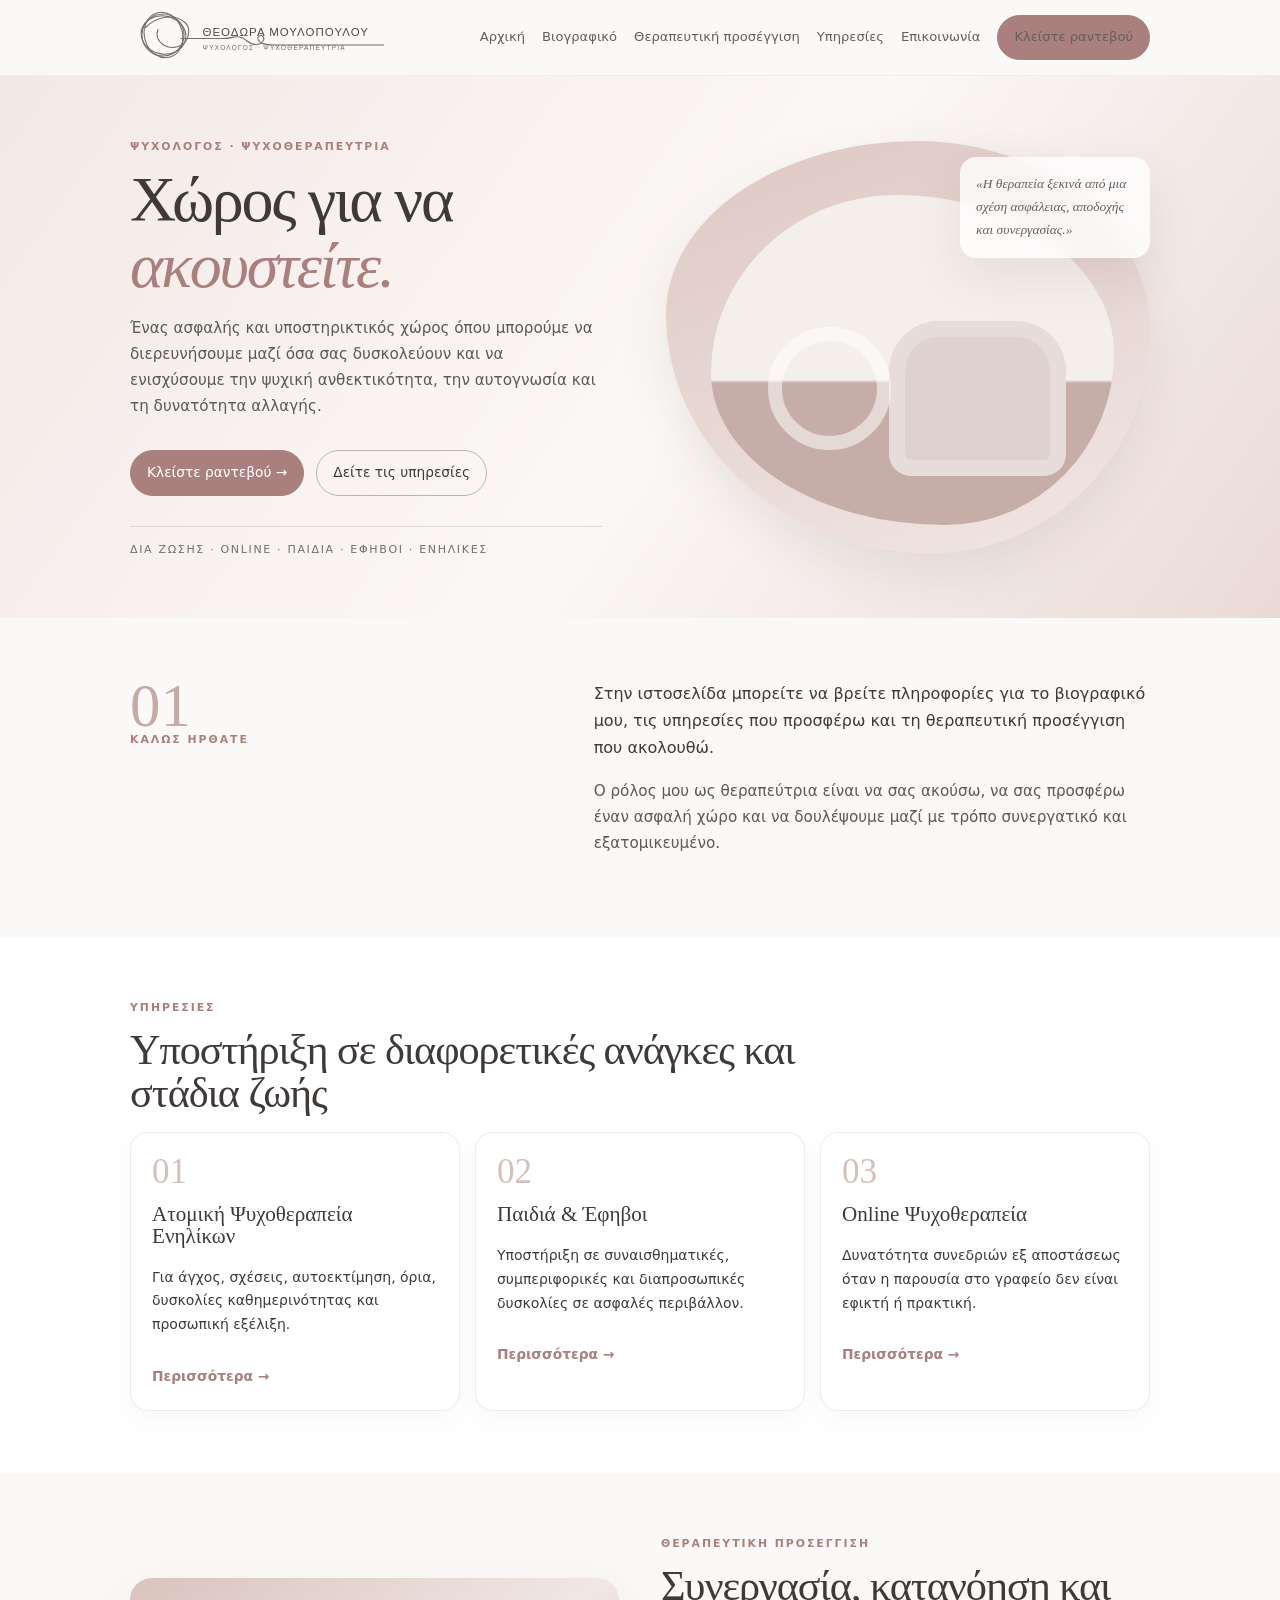
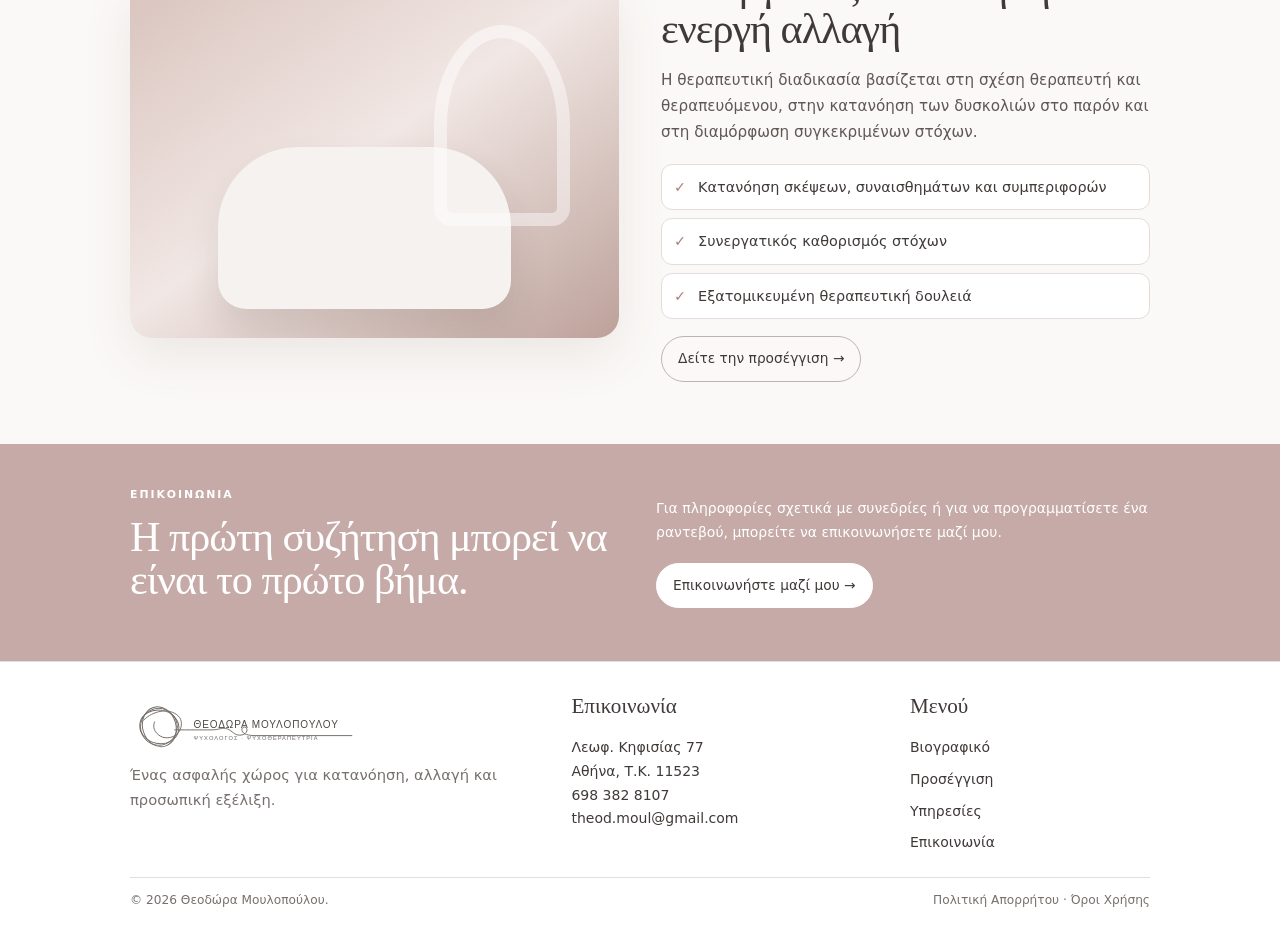
==== index.html @ 5b6113cf "Uploaded Site" ====
<!doctype html><html lang="el"><head><meta charset="utf-8"><meta name="viewport" content="width=device-width,initial-scale=1"><title>Θεοδώρα Μουλοπούλου | Ψυχολόγος - Ψυχοθεραπεύτρια Αθήνα</title><link rel="stylesheet" href="style.css"><meta name="description" content="Θεοδώρα Μουλοπούλου, Ψυχολόγος - Ψυχοθεραπεύτρια στην Αθήνα. Ψυχοθεραπεία ενηλίκων, παιδιών και εφήβων, δια ζώσης και online.">
<meta name="robots" content="index, follow">
<link rel="canonical" href="https://www.theodmoul.com/">
<meta property="og:type" content="website">
<meta property="og:locale" content="el_GR">
<meta property="og:site_name" content="Θεοδώρα Μουλοπούλου | Ψυχολόγος - Ψυχοθεραπεύτρια">
<meta property="og:title" content="Θεοδώρα Μουλοπούλου | Ψυχολόγος - Ψυχοθεραπεύτρια Αθήνα">
<meta property="og:description" content="Θεοδώρα Μουλοπούλου, Ψυχολόγος - Ψυχοθεραπεύτρια στην Αθήνα. Ψυχοθεραπεία ενηλίκων, παιδιών και εφήβων, δια ζώσης και online.">
<meta property="og:url" content="https://www.theodmoul.com/">
<meta name="twitter:card" content="summary">
<meta name="twitter:title" content="Θεοδώρα Μουλοπούλου | Ψυχολόγος - Ψυχοθεραπεύτρια Αθήνα">
<meta name="twitter:description" content="Θεοδώρα Μουλοπούλου, Ψυχολόγος - Ψυχοθεραπεύτρια στην Αθήνα. Ψυχοθεραπεία ενηλίκων, παιδιών και εφήβων, δια ζώσης και online.">
<script type="application/ld+json">
{
  "@context": "https://schema.org",
  "@type": "Psychologist",
  "name": "Θεοδώρα Μουλοπούλου",
  "url": "https://www.theodmoul.com/",
  "telephone": "+306983828107",
  "email": "theod.moul@gmail.com",
  "address": {
    "@type": "PostalAddress",
    "streetAddress": "Λεωφ. Κηφισίας 77",
    "addressLocality": "Αθήνα",
    "postalCode": "11523",
    "addressCountry": "GR"
  }
}
</script></head><body>
<header class="header"><div class="container nav">
<a class="brand" href="index.html"><img src="assets/logo.svg" alt="Θεοδώρα Μουλοπούλου"></a>
<input class="menu-check" id="menu-check" type="checkbox">
<label class="menu-label" for="menu-check" aria-label="Μενού"><span></span><span></span><span></span></label>
<nav class="nav-links">
<a href="index.html">Αρχική</a>
<a href="about.html">Βιογραφικό</a>
<a href="approach.html">Θεραπευτική προσέγγιση</a>
<a href="services.html">Υπηρεσίες</a>
<a href="contact.html">Επικοινωνία</a>
<a class="btn" href="contact.html">Κλείστε ραντεβού</a>
</nav></div></header>

<main>
<section class="hero"><div class="hero-wrap">
<div class="hero-copy"><div class="eyebrow">Ψυχολόγος · Ψυχοθεραπεύτρια</div><h1>Χώρος για να <span>ακουστείτε.</span></h1><p class="lead">Ένας ασφαλής και υποστηρικτικός χώρος όπου μπορούμε να διερευνήσουμε μαζί όσα σας δυσκολεύουν και να ενισχύσουμε την ψυχική ανθεκτικότητα, την αυτογνωσία και τη δυνατότητα αλλαγής.</p>
<div class="hero-actions"><a class="btn" href="contact.html">Κλείστε ραντεβού →</a><a class="btn ghost" href="services.html">Δείτε τις υπηρεσίες</a></div>
<div class="hero-note">ΔΙΑ ΖΩΣΗΣ · ONLINE · ΠΑΙΔΙΑ · ΕΦΗΒΟΙ · ΕΝΗΛΙΚΕΣ</div></div>
<div class="hero-art"><div class="blob"></div><div class="room"></div><div class="quote-card">«Η θεραπεία ξεκινά από μια σχέση ασφάλειας, αποδοχής και συνεργασίας.»</div></div>
</div></section>

<section class="section"><div class="container intro-grid">
<div><div class="big-number">01</div><div class="eyebrow">Καλώς ήρθατε</div></div>
<div><p class="intro-copy">Στην ιστοσελίδα μπορείτε να βρείτε πληροφορίες για το βιογραφικό μου, τις υπηρεσίες που προσφέρω και τη θεραπευτική προσέγγιση που ακολουθώ.</p><p class="lead">Ο ρόλος μου ως θεραπεύτρια είναι να σας ακούσω, να σας προσφέρω έναν ασφαλή χώρο και να δουλέψουμε μαζί με τρόπο συνεργατικό και εξατομικευμένο.</p></div>
</div></section>

<section class="section" style="background:#fff"><div class="container"><div class="eyebrow">Υπηρεσίες</div><h2 style="max-width:780px">Υποστήριξη σε διαφορετικές ανάγκες και στάδια ζωής</h2>
<div class="cards-3">
<article class="modern-card"><div class="card-index">01</div><h3>Ατομική Ψυχοθεραπεία Ενηλίκων</h3><p>Για άγχος, σχέσεις, αυτοεκτίμηση, όρια, δυσκολίες καθημερινότητας και προσωπική εξέλιξη.</p><a class="card-link" href="services.html#adult">Περισσότερα →</a></article>
<article class="modern-card"><div class="card-index">02</div><h3>Παιδιά & Έφηβοι</h3><p>Υποστήριξη σε συναισθηματικές, συμπεριφορικές και διαπροσωπικές δυσκολίες σε ασφαλές περιβάλλον.</p><a class="card-link" href="services.html#youth">Περισσότερα →</a></article>
<article class="modern-card"><div class="card-index">03</div><h3>Online Ψυχοθεραπεία</h3><p>Δυνατότητα συνεδριών εξ αποστάσεως όταν η παρουσία στο γραφείο δεν είναι εφικτή ή πρακτική.</p><a class="card-link" href="services.html#online">Περισσότερα →</a></article>
</div></div></section>

<section class="section"><div class="container editorial">
<div class="visual-panel"></div>
<div><div class="eyebrow">Θεραπευτική προσέγγιση</div><h2>Συνεργασία, κατανόηση και ενεργή αλλαγή</h2><p class="lead">Η θεραπευτική διαδικασία βασίζεται στη σχέση θεραπευτή και θεραπευόμενου, στην κατανόηση των δυσκολιών στο παρόν και στη διαμόρφωση συγκεκριμένων στόχων.</p>
<div class="checks"><div class="check">Κατανόηση σκέψεων, συναισθημάτων και συμπεριφορών</div><div class="check">Συνεργατικός καθορισμός στόχων</div><div class="check">Εξατομικευμένη θεραπευτική δουλειά</div></div>
<a class="btn ghost" href="approach.html">Δείτε την προσέγγιση →</a></div>
</div></section>

<section class="band"><div class="container band-grid"><div><div class="eyebrow" style="color:#fff">Επικοινωνία</div><h2>Η πρώτη συζήτηση μπορεί να είναι το πρώτο βήμα.</h2></div><div><p>Για πληροφορίες σχετικά με συνεδρίες ή για να προγραμματίσετε ένα ραντεβού, μπορείτε να επικοινωνήσετε μαζί μου.</p><a class="btn" href="contact.html">Επικοινωνήστε μαζί μου →</a></div></div></section>
</main>
<footer><div class="container">
<div class="footer-grid">
<div><img class="footer-logo" src="assets/logo.svg" alt=""><p class="kicker">Ένας ασφαλής χώρος για κατανόηση, αλλαγή και προσωπική εξέλιξη.</p></div>
<div><h3>Επικοινωνία</h3><p>Λεωφ. Κηφισίας 77<br>Αθήνα, Τ.Κ. 11523<br>698 382 8107<br>theod.moul@gmail.com</p></div>
<div><h3>Μενού</h3><div class="footer-links"><a href="about.html">Βιογραφικό</a><a href="approach.html">Προσέγγιση</a><a href="services.html">Υπηρεσίες</a><a href="contact.html">Επικοινωνία</a></div></div>
</div>
<div class="footer-bottom"><span>© <span data-year></span> Θεοδώρα Μουλοπούλου.</span><span>Πολιτική Απορρήτου · Όροι Χρήσης</span></div>
</div></footer><script src="script.js"></script>
</body></html>
---- style.css ----
:root{
  --rose:#c5aaa7;--rose-dark:#a9807d;--rose-soft:#eadbd8;--rose-pale:#f6eeec;
  --cream:#fbf9f7;--white:#fff;--ink:#3f3a38;--muted:#77706d;--line:#e4ddda;
  --soft-gray:#f3f2f0;--max:1180px;--radius:28px;--shadow:0 18px 50px rgba(86,64,59,.10)
}
*{box-sizing:border-box} html{scroll-behavior:smooth}
body{margin:0;background:var(--cream);color:var(--ink);font-family:Inter,ui-sans-serif,system-ui,-apple-system,BlinkMacSystemFont,"Segoe UI",sans-serif;line-height:1.7}
a{text-decoration:none;color:inherit} img{max-width:100%;display:block} button,input,textarea,select{font:inherit}
.container{width:min(var(--max),calc(100% - 42px));margin:auto}
h1,h2,h3{font-family:"Cormorant Garamond",Georgia,serif;font-weight:500;line-height:1.02;margin:0 0 18px}
h1{font-size:clamp(3.6rem,8vw,7.7rem);letter-spacing:-.035em}
h2{font-size:clamp(2.6rem,5vw,4.7rem);letter-spacing:-.025em}
h3{font-size:1.8rem} p{margin:0 0 18px}
.eyebrow{font-size:.76rem;text-transform:uppercase;letter-spacing:.18em;color:var(--rose-dark);font-weight:800;margin-bottom:16px}
.lead{font-size:1.15rem;color:#5f5855;max-width:680px}
.btn{display:inline-flex;align-items:center;justify-content:center;gap:9px;padding:14px 22px;border-radius:999px;background:var(--rose-dark);color:white;border:1px solid var(--rose-dark);transition:.25s ease}
.btn:hover{transform:translateY(-2px);background:#966f6d}
.btn.ghost{background:transparent;color:var(--ink);border-color:#bdb4b0}.btn.ghost:hover{background:white}
.section{padding:105px 0}.section-sm{padding:70px 0}
.kicker{font-size:.92rem;color:var(--muted)}
.tag{display:inline-flex;padding:7px 11px;border-radius:999px;background:var(--rose-pale);color:var(--rose-dark);font-size:.78rem;font-weight:750}

/* header */
.header{position:sticky;top:0;z-index:50;background:rgba(251,249,247,.88);backdrop-filter:blur(14px);border-bottom:1px solid rgba(197,170,167,.18)}
.nav{min-height:88px;display:flex;align-items:center;justify-content:space-between;gap:26px}
.brand img{width:360px;max-width:48vw}
.nav-links{display:flex;align-items:center;gap:25px}.nav-links a{font-size:.92rem;color:#655e5b}
.nav-links a:hover,.nav-links a.active{color:var(--rose-dark)}
.menu-check{display:none}.menu-label{display:none}

/* home hero */
.hero{background:linear-gradient(125deg,#f4e8e6 0%,#fbf8f6 54%,#eadad7 100%);overflow:hidden}
.hero-wrap{display:grid;grid-template-columns:1.06fr .94fr;min-height:760px}
.hero-copy{padding:105px 7vw 95px max(4vw,24px);display:flex;flex-direction:column;justify-content:center}
.hero-copy h1 span{display:block;color:var(--rose-dark);font-style:italic}
.hero-actions{display:flex;gap:12px;flex-wrap:wrap;margin-top:18px}
.hero-note{margin-top:54px;padding-top:22px;border-top:1px solid rgba(93,83,78,.18);font-size:.78rem;letter-spacing:.15em;color:#776d68}
.hero-art{position:relative;min-height:650px}
.blob{position:absolute;inset:8% 4% 7% 3%;border-radius:52% 48% 45% 55% / 42% 46% 54% 58%;background:linear-gradient(160deg,#dec8c3,#f1e6e3);box-shadow:var(--shadow)}
.room{position:absolute;inset:18% 10% 12% 14%;border-radius:46% 54% 42% 58% / 54% 48% 52% 46%;background:linear-gradient(180deg,#f5efeb 0 56%,#c7ada7 57% 100%);overflow:hidden}
.room:before{content:"";position:absolute;width:44%;height:47%;right:12%;bottom:15%;background:#dfd2ce;border-radius:50px 50px 22px 22px;box-shadow:inset 0 0 0 16px rgba(255,255,255,.22)}
.room:after{content:"";position:absolute;width:95px;height:95px;left:14%;bottom:23%;border:14px solid rgba(255,255,255,.54);border-radius:50%}
.quote-card{position:absolute;right:5%;top:15%;width:260px;background:rgba(255,255,255,.78);backdrop-filter:blur(8px);padding:24px;border-radius:20px;box-shadow:var(--shadow);font-family:Georgia,serif;font-style:italic;color:#695e5a}

/* intro */
.intro-grid{display:grid;grid-template-columns:.86fr 1.14fr;gap:80px;align-items:start}
.big-number{font-family:Georgia,serif;font-size:6rem;line-height:.85;color:var(--rose)}
.intro-copy{font-size:1.28rem;max-width:760px}

/* cards */
.cards-3{display:grid;grid-template-columns:repeat(3,1fr);gap:22px}
.modern-card{background:white;border:1px solid rgba(197,170,167,.23);padding:32px;border-radius:var(--radius);box-shadow:0 10px 25px rgba(80,64,60,.04);transition:.25s ease}
.modern-card:hover{transform:translateY(-5px);box-shadow:var(--shadow)}
.card-index{font-family:Georgia,serif;font-size:3.4rem;color:#d4bfbb;line-height:1;margin-bottom:28px}
.card-link{display:inline-flex;margin-top:10px;color:var(--rose-dark);font-weight:750}

/* image-like editorial sections */
.editorial{display:grid;grid-template-columns:1fr 1fr;gap:70px;align-items:center}
.visual-panel{min-height:560px;border-radius:34px;background:linear-gradient(145deg,#d9c3bd,#f1e7e4 48%,#bda19a);position:relative;overflow:hidden;box-shadow:var(--shadow)}
.visual-panel::before{content:"";position:absolute;width:60%;height:45%;left:18%;bottom:8%;background:#f6f2ef;border-radius:80px 80px 28px 28px;box-shadow:0 20px 35px rgba(65,49,44,.12)}
.visual-panel::after{content:"";position:absolute;width:150px;height:230px;right:10%;top:13%;border:18px solid rgba(255,255,255,.45);border-radius:50% 50% 18px 18px}
.checks{display:grid;gap:13px;margin:28px 0}
.check{padding:16px 18px;border-radius:16px;background:white;border:1px solid var(--line);display:flex;gap:12px}
.check:before{content:"✓";color:var(--rose-dark);font-weight:800}

/* horizontal feature */
.band{background:var(--rose);color:#fff;padding:68px 0}.band-grid{display:grid;grid-template-columns:1fr 1fr;gap:55px;align-items:center}
.band h2{color:#fff}.band .btn{background:#fff;border-color:#fff;color:var(--ink)}

/* page hero */
.page-hero{padding:90px 0 78px;background:linear-gradient(135deg,#f4e8e6,#e5d3cf)}
.page-hero h1{font-size:clamp(3.4rem,7vw,6.7rem)}.crumb{font-size:.85rem;color:#716966;margin-bottom:16px}

/* article typography */
.article-wrap{display:grid;grid-template-columns:minmax(0,1fr) 330px;gap:70px}
.prose{max-width:800px}.prose h2{font-size:2.7rem;margin-top:48px}.prose h3{margin-top:32px}
.prose blockquote{margin:34px 0;padding:24px 28px;background:var(--rose-pale);border-left:3px solid var(--rose-dark);font-family:Georgia,serif;font-size:1.3rem}
.side{position:sticky;top:120px;height:max-content;background:white;border:1px solid var(--line);border-radius:24px;padding:26px}
.side a{display:block;padding:11px 0;border-bottom:1px solid var(--line);color:#6b625e}

/* service list */
.service-stack{display:grid;gap:24px}
.service-row{display:grid;grid-template-columns:110px 1fr;gap:30px;background:#fff;padding:35px;border-radius:28px;border:1px solid var(--line)}
.service-row .num{font-family:Georgia,serif;font-size:4.8rem;line-height:.8;color:#ceb8b4}

/* contact */
.contact-grid{display:grid;grid-template-columns:.84fr 1.16fr;gap:60px}
.info-card{background:var(--rose-pale);padding:34px;border-radius:30px}
.info-line{padding:15px 0;border-bottom:1px solid rgba(169,128,125,.18)}
form{display:grid;gap:16px}.field label{display:block;font-size:.86rem;color:#6d6561;margin-bottom:7px}
.field input,.field textarea,.field select{width:100%;border:1px solid var(--line);background:white;border-radius:15px;padding:14px 15px;outline:none}
.field input:focus,.field textarea:focus,.field select:focus{border-color:var(--rose-dark);box-shadow:0 0 0 3px rgba(169,128,125,.11)}
textarea{min-height:160px;resize:vertical}.note{font-size:.8rem;color:var(--muted)}

/* footer */
footer{background:#fff;border-top:1px solid var(--line);padding:55px 0 25px}
.footer-grid{display:grid;grid-template-columns:1.2fr .9fr .7fr;gap:50px}.footer-logo{width:320px}
.footer-links{display:grid;gap:8px}.footer-bottom{margin-top:38px;padding-top:18px;border-top:1px solid var(--line);display:flex;justify-content:space-between;gap:20px;color:var(--muted);font-size:.83rem}

/* mobile */
@media(max-width:900px){
 .container{width:min(100% - 28px,var(--max))}.nav{min-height:76px}.brand img{width:245px;max-width:72vw}
 .menu-label{display:block;cursor:pointer;padding:9px}.menu-label span{display:block;width:27px;height:1.5px;background:var(--ink);margin:6px 0;transition:.2s}
 .nav-links{display:none;position:fixed;inset:76px 0 auto 0;background:rgba(251,249,247,.98);padding:22px 20px;border-bottom:1px solid var(--line);flex-direction:column;align-items:stretch;gap:4px}
 #menu-check:checked ~ .nav-links{display:flex}.nav-links a{padding:10px 2px}.nav-links .btn{margin-top:8px}
 .hero-wrap{grid-template-columns:1fr;min-height:auto}.hero-copy{padding:68px 24px 54px}.hero-art{min-height:460px}
 .quote-card{width:210px;right:4%;top:9%;font-size:.92rem}
 .section{padding:72px 0}.intro-grid,.editorial,.band-grid,.article-wrap,.contact-grid,.footer-grid{grid-template-columns:1fr;gap:38px}
 .cards-3{grid-template-columns:1fr}.visual-panel{min-height:430px}.side{position:static}
 .service-row{grid-template-columns:70px 1fr;padding:25px 20px}.service-row .num{font-size:3.5rem}
 .footer-bottom{flex-direction:column}
}
@media(max-width:520px){
 h1{font-size:clamp(3.4rem,17vw,5.6rem)}.hero-actions .btn{width:100%}.hero-note{line-height:2}
 .page-hero{padding:62px 0}.service-row{grid-template-columns:1fr}.service-row .num{font-size:2.7rem}
}


/* ===== Compact refinement pass ===== */
:root{
  --max:1100px;
  --radius:22px;
}
.container{width:min(var(--max),calc(100% - 36px))}
body{font-size:15px}
h1{font-size:clamp(3rem,6.2vw,5.8rem)}
h2{font-size:clamp(2.2rem,4vw,3.8rem)}
h3{font-size:1.55rem}
.lead{font-size:1.03rem;max-width:640px}
.section{padding:82px 0}
.section-sm{padding:54px 0}
.nav{min-height:78px}
.brand img{width:320px;max-width:44vw}
.nav-links{gap:21px}
.nav-links a{font-size:.88rem}
.btn{padding:12px 19px;font-size:.93rem}

.hero-wrap{min-height:640px}
.hero-copy{padding:82px 6vw 76px max(4vw,24px)}
.hero-note{margin-top:40px;padding-top:18px}
.hero-art{min-height:560px}
.quote-card{width:225px;padding:20px;font-size:.94rem}
.blob{inset:10% 7% 10% 5%}
.room{inset:20% 13% 15% 17%}

.intro-grid{gap:60px}
.big-number{font-size:4.8rem}
.intro-copy{font-size:1.13rem}

.cards-3{gap:18px}
.modern-card{padding:26px;border-radius:22px}
.card-index{font-size:2.8rem;margin-bottom:20px}

.editorial{gap:55px}
.visual-panel{min-height:450px;border-radius:28px}
.checks{gap:10px;margin:22px 0}
.check{padding:13px 15px;border-radius:14px}

.band{padding:54px 0}
.band-grid{gap:42px}

.page-hero{padding:72px 0 62px}
.page-hero h1{font-size:clamp(3rem,5.8vw,5.4rem)}

.article-wrap{gap:52px}
.prose{max-width:760px}
.prose h2{font-size:2.3rem;margin-top:38px}
.prose h3{margin-top:26px}
.prose blockquote{margin:28px 0;padding:20px 24px;font-size:1.16rem}
.side{top:105px;padding:22px;border-radius:20px}

.service-stack{gap:18px}
.service-row{grid-template-columns:90px 1fr;gap:24px;padding:28px;border-radius:22px}
.service-row .num{font-size:3.8rem}

.contact-grid{gap:48px}
.info-card{padding:28px;border-radius:24px}
.info-line{padding:12px 0}
.field input,.field textarea,.field select{padding:12px 14px;border-radius:13px}
textarea{min-height:135px}

footer{padding:44px 0 22px}
.footer-grid{gap:38px}
.footer-logo{width:285px}
.footer-bottom{margin-top:28px;padding-top:15px}

@media(max-width:900px){
  .container{width:min(100% - 24px,var(--max))}
  .nav{min-height:70px}
  .brand img{width:220px;max-width:70vw}
  .nav-links{inset:70px 0 auto 0}
  .hero-copy{padding:54px 20px 44px}
  .hero-art{min-height:390px}
  .section{padding:58px 0}
  .intro-grid,.editorial,.band-grid,.article-wrap,.contact-grid,.footer-grid{gap:30px}
  .visual-panel{min-height:350px}
  .modern-card{padding:22px}
  .service-row{padding:22px 18px}
}
@media(max-width:520px){
  body{font-size:14.5px}
  h1{font-size:clamp(2.8rem,14vw,4.6rem)}
  h2{font-size:clamp(2rem,9vw,3rem)}
  h3{font-size:1.35rem}
  .lead{font-size:.98rem}
  .hero-art{min-height:340px}
  .quote-card{width:185px;padding:16px;font-size:.84rem}
  .big-number{font-size:4rem}
  .visual-panel{min-height:315px}
}


/* ===== Extra compact refinement pass ===== */
:root{--max:1020px;--radius:18px}
body{font-size:14px}
.container{width:min(var(--max),calc(100% - 32px))}
h1{font-size:clamp(2.45rem,5vw,4.5rem)}
h2{font-size:clamp(1.9rem,3.3vw,3rem)}
h3{font-size:1.32rem}
.lead{font-size:.95rem;max-width:590px}
.eyebrow{font-size:.68rem;margin-bottom:11px}
.section{padding:62px 0}
.section-sm{padding:42px 0}
.btn{padding:10px 16px;font-size:.86rem}
.tag{padding:5px 9px;font-size:.7rem}

.nav{min-height:68px}
.brand img{width:280px;max-width:40vw}
.nav-links{gap:17px}
.nav-links a{font-size:.82rem}

.hero-wrap{min-height:520px}
.hero-copy{padding:62px 5vw 58px max(4vw,22px)}
.hero-actions{margin-top:13px}
.hero-note{margin-top:30px;padding-top:14px;font-size:.69rem}
.hero-art{min-height:455px}
.quote-card{width:190px;padding:16px;font-size:.84rem;border-radius:16px}
.blob{inset:12% 9% 12% 7%}
.room{inset:22% 15% 17% 19%}

.intro-grid{gap:44px}
.big-number{font-size:3.8rem}
.intro-copy{font-size:1rem}

.cards-3{gap:15px}
.modern-card{padding:21px;border-radius:18px}
.card-index{font-size:2.2rem;margin-bottom:15px}
.card-link{font-size:.86rem}

.editorial{gap:42px}
.visual-panel{min-height:360px;border-radius:22px}
.visual-panel::after{width:110px;height:175px;border-width:13px}
.checks{gap:8px;margin:17px 0}
.check{padding:10px 12px;border-radius:11px;font-size:.9rem}

.band{padding:42px 0}
.band-grid{gap:32px}

.page-hero{padding:54px 0 46px}
.page-hero h1{font-size:clamp(2.5rem,4.8vw,4.2rem)}
.crumb{font-size:.76rem;margin-bottom:10px}

.article-wrap{gap:40px;grid-template-columns:minmax(0,1fr) 270px}
.prose{max-width:700px}
.prose h2{font-size:1.95rem;margin-top:30px}
.prose h3{margin-top:22px}
.prose blockquote{margin:22px 0;padding:16px 19px;font-size:1.04rem}
.side{top:90px;padding:18px;border-radius:17px}
.side a{padding:8px 0;font-size:.86rem}

.service-stack{gap:14px}
.service-row{grid-template-columns:72px 1fr;gap:19px;padding:22px;border-radius:18px}
.service-row .num{font-size:3rem}

.contact-grid{gap:38px}
.info-card{padding:22px;border-radius:20px}
.info-line{padding:9px 0}
form{gap:12px}
.field label{font-size:.8rem;margin-bottom:5px}
.field input,.field textarea,.field select{padding:10px 12px;border-radius:11px}
textarea{min-height:110px}

footer{padding:34px 0 18px}
.footer-grid{gap:30px}
.footer-logo{width:245px}
.footer-bottom{margin-top:22px;padding-top:12px;font-size:.76rem}

@media(max-width:900px){
  .container{width:min(100% - 22px,var(--max))}
  .nav{min-height:62px}
  .brand img{width:195px;max-width:68vw}
  .nav-links{inset:62px 0 auto 0;padding:16px 17px}
  .nav-links a{padding:7px 2px}
  .hero-copy{padding:42px 18px 34px}
  .hero-art{min-height:310px}
  .section{padding:46px 0}
  .intro-grid,.editorial,.band-grid,.article-wrap,.contact-grid,.footer-grid{gap:24px}
  .visual-panel{min-height:275px}
  .modern-card{padding:18px}
  .service-row{padding:18px 15px}
}
@media(max-width:520px){
  body{font-size:13.5px}
  h1{font-size:clamp(2.35rem,12vw,3.7rem)}
  h2{font-size:clamp(1.75rem,7.7vw,2.5rem)}
  h3{font-size:1.22rem}
  .lead{font-size:.91rem}
  .hero-art{min-height:275px}
  .quote-card{width:160px;padding:13px;font-size:.76rem}
  .big-number{font-size:3.2rem}
  .visual-panel{min-height:245px}
  .service-row{grid-template-columns:1fr}
  .service-row .num{font-size:2.25rem}
}


/* ===== Desktop hero grid alignment ===== */
/* Keep the hero background/art full-width, while aligning
   the left text with the site's main centered content grid. */
@media (min-width:901px){
  .hero-copy{
    padding-left:max(calc((100vw - var(--max))/2), 18px);
    padding-right:clamp(28px,4vw,64px);
  }
}


/* ===== Align both hero columns to site grid ===== */
/* Full-width hero background, but both text and artwork follow
   the same centered content width as the rest of the website. */
@media (min-width:901px){
  .hero-wrap{
    width:min(var(--max), calc(100% - 32px));
    margin:0 auto;
    grid-template-columns:1fr 1fr;
  }

  .hero-copy{
    padding-left:0;
    padding-right:clamp(28px,3vw,48px);
  }

  .hero-art{
    width:100%;
  }

  .blob{
    inset:12% 0 12% 5%;
  }

  .room{
    inset:22% 7% 17% 14%;
  }

  .quote-card{
    right:0;
  }
}
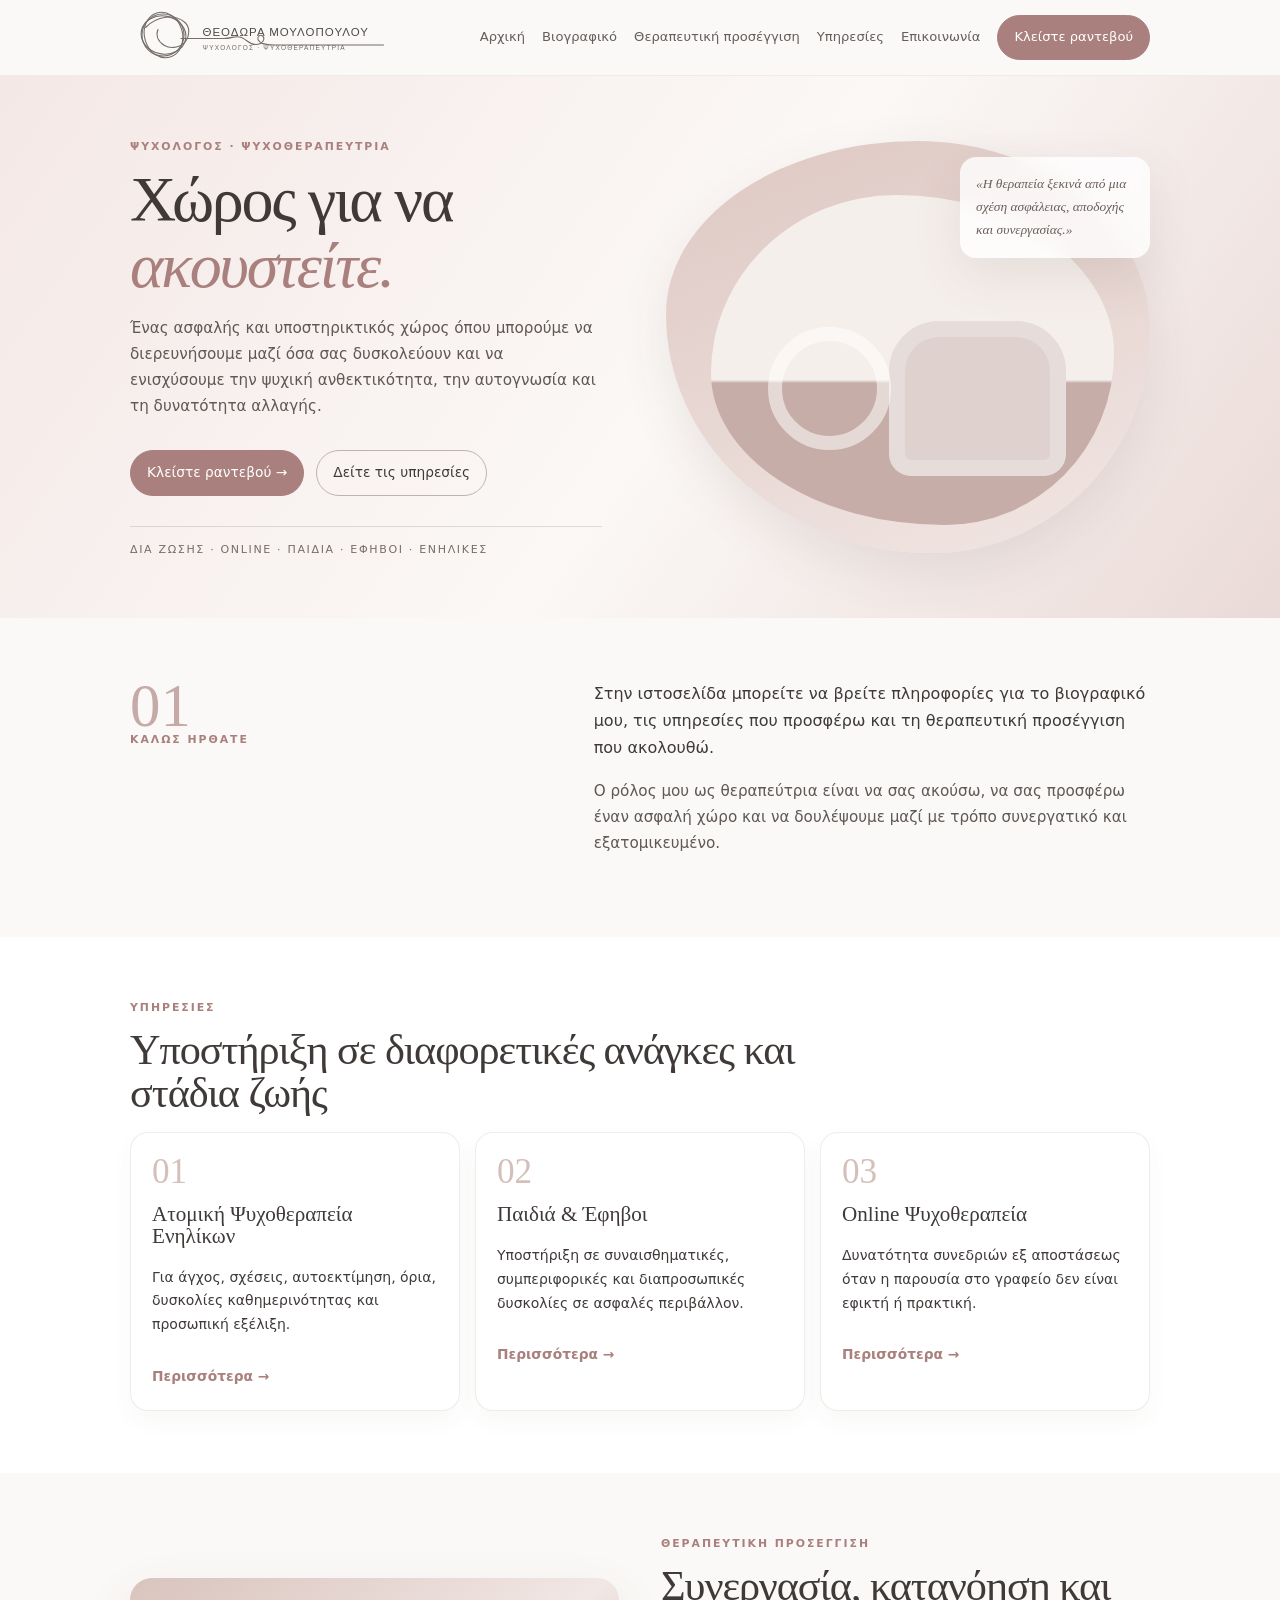
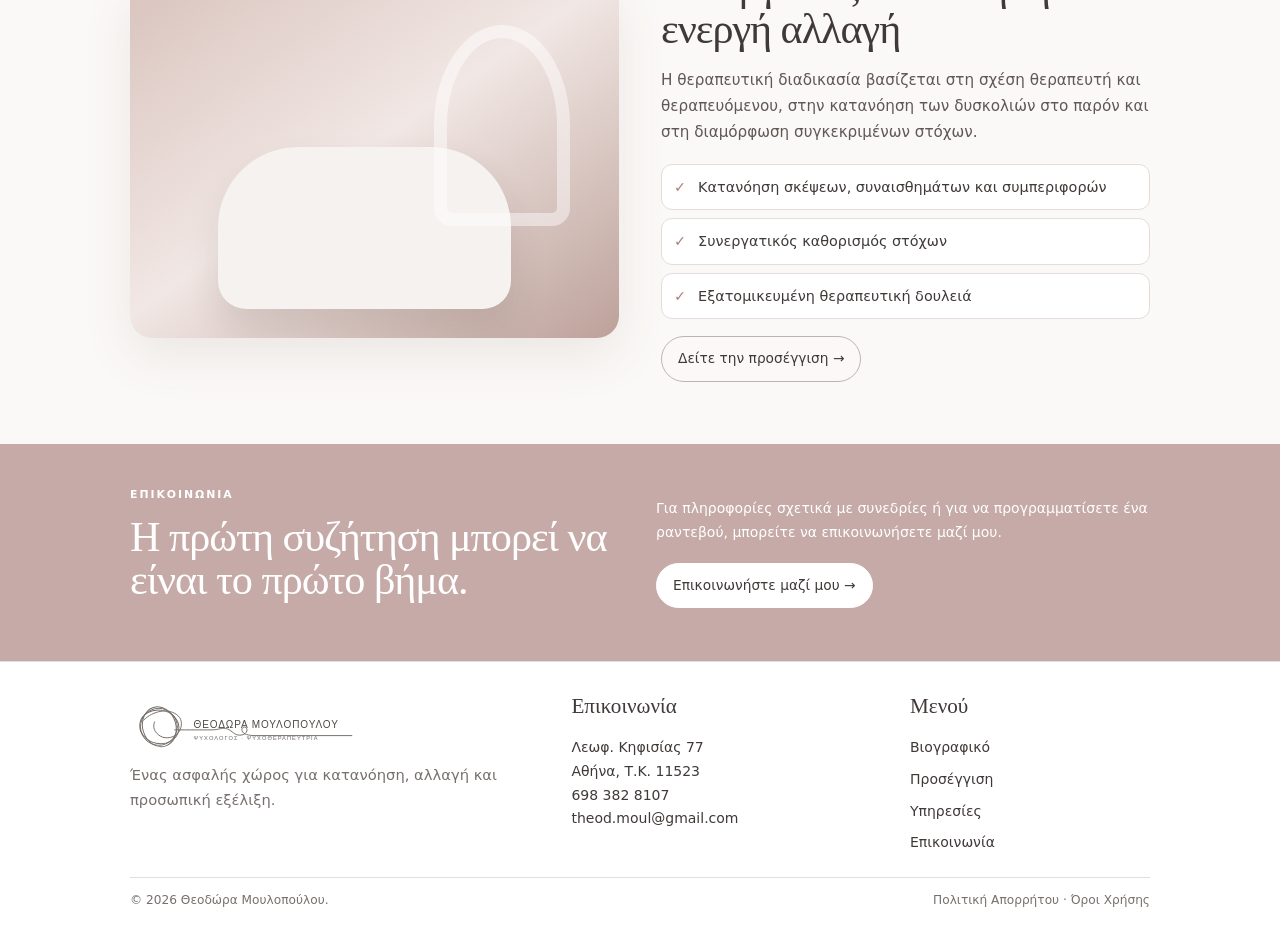
==== commit ad5a25cc: "web3forms integration and format code" ====
--- a/index.html
+++ b/index.html
@@ -1,80 +1,244 @@
-<!doctype html><html lang="el"><head><meta charset="utf-8"><meta name="viewport" content="width=device-width,initial-scale=1"><title>Θεοδώρα Μουλοπούλου | Ψυχολόγος - Ψυχοθεραπεύτρια Αθήνα</title><link rel="stylesheet" href="style.css"><meta name="description" content="Θεοδώρα Μουλοπούλου, Ψυχολόγος - Ψυχοθεραπεύτρια στην Αθήνα. Ψυχοθεραπεία ενηλίκων, παιδιών και εφήβων, δια ζώσης και online.">
-<meta name="robots" content="index, follow">
-<link rel="canonical" href="https://www.theodmoul.com/">
-<meta property="og:type" content="website">
-<meta property="og:locale" content="el_GR">
-<meta property="og:site_name" content="Θεοδώρα Μουλοπούλου | Ψυχολόγος - Ψυχοθεραπεύτρια">
-<meta property="og:title" content="Θεοδώρα Μουλοπούλου | Ψυχολόγος - Ψυχοθεραπεύτρια Αθήνα">
-<meta property="og:description" content="Θεοδώρα Μουλοπούλου, Ψυχολόγος - Ψυχοθεραπεύτρια στην Αθήνα. Ψυχοθεραπεία ενηλίκων, παιδιών και εφήβων, δια ζώσης και online.">
-<meta property="og:url" content="https://www.theodmoul.com/">
-<meta name="twitter:card" content="summary">
-<meta name="twitter:title" content="Θεοδώρα Μουλοπούλου | Ψυχολόγος - Ψυχοθεραπεύτρια Αθήνα">
-<meta name="twitter:description" content="Θεοδώρα Μουλοπούλου, Ψυχολόγος - Ψυχοθεραπεύτρια στην Αθήνα. Ψυχοθεραπεία ενηλίκων, παιδιών και εφήβων, δια ζώσης και online.">
-<script type="application/ld+json">
-{
-  "@context": "https://schema.org",
-  "@type": "Psychologist",
-  "name": "Θεοδώρα Μουλοπούλου",
-  "url": "https://www.theodmoul.com/",
-  "telephone": "+306983828107",
-  "email": "theod.moul@gmail.com",
-  "address": {
-    "@type": "PostalAddress",
-    "streetAddress": "Λεωφ. Κηφισίας 77",
-    "addressLocality": "Αθήνα",
-    "postalCode": "11523",
-    "addressCountry": "GR"
-  }
-}
-</script></head><body>
-<header class="header"><div class="container nav">
-<a class="brand" href="index.html"><img src="assets/logo.svg" alt="Θεοδώρα Μουλοπούλου"></a>
-<input class="menu-check" id="menu-check" type="checkbox">
-<label class="menu-label" for="menu-check" aria-label="Μενού"><span></span><span></span><span></span></label>
-<nav class="nav-links">
-<a href="index.html">Αρχική</a>
-<a href="about.html">Βιογραφικό</a>
-<a href="approach.html">Θεραπευτική προσέγγιση</a>
-<a href="services.html">Υπηρεσίες</a>
-<a href="contact.html">Επικοινωνία</a>
-<a class="btn" href="contact.html">Κλείστε ραντεβού</a>
-</nav></div></header>
-
-<main>
-<section class="hero"><div class="hero-wrap">
-<div class="hero-copy"><div class="eyebrow">Ψυχολόγος · Ψυχοθεραπεύτρια</div><h1>Χώρος για να <span>ακουστείτε.</span></h1><p class="lead">Ένας ασφαλής και υποστηρικτικός χώρος όπου μπορούμε να διερευνήσουμε μαζί όσα σας δυσκολεύουν και να ενισχύσουμε την ψυχική ανθεκτικότητα, την αυτογνωσία και τη δυνατότητα αλλαγής.</p>
-<div class="hero-actions"><a class="btn" href="contact.html">Κλείστε ραντεβού →</a><a class="btn ghost" href="services.html">Δείτε τις υπηρεσίες</a></div>
-<div class="hero-note">ΔΙΑ ΖΩΣΗΣ · ONLINE · ΠΑΙΔΙΑ · ΕΦΗΒΟΙ · ΕΝΗΛΙΚΕΣ</div></div>
-<div class="hero-art"><div class="blob"></div><div class="room"></div><div class="quote-card">«Η θεραπεία ξεκινά από μια σχέση ασφάλειας, αποδοχής και συνεργασίας.»</div></div>
-</div></section>
-
-<section class="section"><div class="container intro-grid">
-<div><div class="big-number">01</div><div class="eyebrow">Καλώς ήρθατε</div></div>
-<div><p class="intro-copy">Στην ιστοσελίδα μπορείτε να βρείτε πληροφορίες για το βιογραφικό μου, τις υπηρεσίες που προσφέρω και τη θεραπευτική προσέγγιση που ακολουθώ.</p><p class="lead">Ο ρόλος μου ως θεραπεύτρια είναι να σας ακούσω, να σας προσφέρω έναν ασφαλή χώρο και να δουλέψουμε μαζί με τρόπο συνεργατικό και εξατομικευμένο.</p></div>
-</div></section>
-
-<section class="section" style="background:#fff"><div class="container"><div class="eyebrow">Υπηρεσίες</div><h2 style="max-width:780px">Υποστήριξη σε διαφορετικές ανάγκες και στάδια ζωής</h2>
-<div class="cards-3">
-<article class="modern-card"><div class="card-index">01</div><h3>Ατομική Ψυχοθεραπεία Ενηλίκων</h3><p>Για άγχος, σχέσεις, αυτοεκτίμηση, όρια, δυσκολίες καθημερινότητας και προσωπική εξέλιξη.</p><a class="card-link" href="services.html#adult">Περισσότερα →</a></article>
-<article class="modern-card"><div class="card-index">02</div><h3>Παιδιά & Έφηβοι</h3><p>Υποστήριξη σε συναισθηματικές, συμπεριφορικές και διαπροσωπικές δυσκολίες σε ασφαλές περιβάλλον.</p><a class="card-link" href="services.html#youth">Περισσότερα →</a></article>
-<article class="modern-card"><div class="card-index">03</div><h3>Online Ψυχοθεραπεία</h3><p>Δυνατότητα συνεδριών εξ αποστάσεως όταν η παρουσία στο γραφείο δεν είναι εφικτή ή πρακτική.</p><a class="card-link" href="services.html#online">Περισσότερα →</a></article>
-</div></div></section>
-
-<section class="section"><div class="container editorial">
-<div class="visual-panel"></div>
-<div><div class="eyebrow">Θεραπευτική προσέγγιση</div><h2>Συνεργασία, κατανόηση και ενεργή αλλαγή</h2><p class="lead">Η θεραπευτική διαδικασία βασίζεται στη σχέση θεραπευτή και θεραπευόμενου, στην κατανόηση των δυσκολιών στο παρόν και στη διαμόρφωση συγκεκριμένων στόχων.</p>
-<div class="checks"><div class="check">Κατανόηση σκέψεων, συναισθημάτων και συμπεριφορών</div><div class="check">Συνεργατικός καθορισμός στόχων</div><div class="check">Εξατομικευμένη θεραπευτική δουλειά</div></div>
-<a class="btn ghost" href="approach.html">Δείτε την προσέγγιση →</a></div>
-</div></section>
-
-<section class="band"><div class="container band-grid"><div><div class="eyebrow" style="color:#fff">Επικοινωνία</div><h2>Η πρώτη συζήτηση μπορεί να είναι το πρώτο βήμα.</h2></div><div><p>Για πληροφορίες σχετικά με συνεδρίες ή για να προγραμματίσετε ένα ραντεβού, μπορείτε να επικοινωνήσετε μαζί μου.</p><a class="btn" href="contact.html">Επικοινωνήστε μαζί μου →</a></div></div></section>
-</main>
-<footer><div class="container">
-<div class="footer-grid">
-<div><img class="footer-logo" src="assets/logo.svg" alt=""><p class="kicker">Ένας ασφαλής χώρος για κατανόηση, αλλαγή και προσωπική εξέλιξη.</p></div>
-<div><h3>Επικοινωνία</h3><p>Λεωφ. Κηφισίας 77<br>Αθήνα, Τ.Κ. 11523<br>698 382 8107<br>theod.moul@gmail.com</p></div>
-<div><h3>Μενού</h3><div class="footer-links"><a href="about.html">Βιογραφικό</a><a href="approach.html">Προσέγγιση</a><a href="services.html">Υπηρεσίες</a><a href="contact.html">Επικοινωνία</a></div></div>
-</div>
-<div class="footer-bottom"><span>© <span data-year></span> Θεοδώρα Μουλοπούλου.</span><span>Πολιτική Απορρήτου · Όροι Χρήσης</span></div>
-</div></footer><script src="script.js"></script>
-</body></html>+<!doctype html>
+<html lang="el">
+  <head>
+    <meta charset="utf-8" />
+    <meta name="viewport" content="width=device-width,initial-scale=1" />
+    <title>Θεοδώρα Μουλοπούλου | Ψυχολόγος - Ψυχοθεραπεύτρια Αθήνα</title>
+    <link rel="stylesheet" href="style.css" />
+    <meta
+      name="description"
+      content="Θεοδώρα Μουλοπούλου, Ψυχολόγος - Ψυχοθεραπεύτρια στην Αθήνα. Ψυχοθεραπεία ενηλίκων, παιδιών και εφήβων, δια ζώσης και online."
+    />
+    <meta name="robots" content="index, follow" />
+    <link
+      rel="canonical"
+      href="https://sotiriosmoustogiannis.github.io/theodoraSite/"
+    />
+    <meta property="og:type" content="website" />
+    <meta property="og:locale" content="el_GR" />
+    <meta
+      property="og:site_name"
+      content="Θεοδώρα Μουλοπούλου | Ψυχολόγος - Ψυχοθεραπεύτρια"
+    />
+    <meta
+      property="og:title"
+      content="Θεοδώρα Μουλοπούλου | Ψυχολόγος - Ψυχοθεραπεύτρια Αθήνα"
+    />
+    <meta
+      property="og:description"
+      content="Θεοδώρα Μουλοπούλου, Ψυχολόγος - Ψυχοθεραπεύτρια στην Αθήνα. Ψυχοθεραπεία ενηλίκων, παιδιών και εφήβων, δια ζώσης και online."
+    />
+    <meta
+      property="og:url"
+      content="https://sotiriosmoustogiannis.github.io/theodoraSite/"
+    />
+    <meta name="twitter:card" content="summary" />
+    <meta
+      name="twitter:title"
+      content="Θεοδώρα Μουλοπούλου | Ψυχολόγος - Ψυχοθεραπεύτρια Αθήνα"
+    />
+    <meta
+      name="twitter:description"
+      content="Θεοδώρα Μουλοπούλου, Ψυχολόγος - Ψυχοθεραπεύτρια στην Αθήνα. Ψυχοθεραπεία ενηλίκων, παιδιών και εφήβων, δια ζώσης και online."
+    />
+    <script type="application/ld+json">
+      {
+        "@context": "https://schema.org",
+        "@type": "Psychologist",
+        "name": "Θεοδώρα Μουλοπούλου",
+        "url": "https://sotiriosmoustogiannis.github.io/theodoraSite/",
+        "telephone": "+306983828107",
+        "email": "theod.moul@gmail.com",
+        "address": {
+          "@type": "PostalAddress",
+          "streetAddress": "Λεωφ. Κηφισίας 77",
+          "addressLocality": "Αθήνα",
+          "postalCode": "11523",
+          "addressCountry": "GR"
+        }
+      }
+    </script>
+  </head>
+  <body>
+    <header class="header">
+      <div class="container nav">
+        <a class="brand" href="index.html"
+          ><img src="assets/logo.svg" alt="Θεοδώρα Μουλοπούλου"
+        /></a>
+        <input class="menu-check" id="menu-check" type="checkbox" />
+        <label class="menu-label" for="menu-check" aria-label="Μενού"
+          ><span></span><span></span><span></span
+        ></label>
+        <nav class="nav-links">
+          <a href="index.html">Αρχική</a>
+          <a href="about.html">Βιογραφικό</a>
+          <a href="approach.html">Θεραπευτική προσέγγιση</a>
+          <a href="services.html">Υπηρεσίες</a>
+          <a href="contact.html">Επικοινωνία</a>
+          <a class="btn" href="contact.html">Κλείστε ραντεβού</a>
+        </nav>
+      </div>
+    </header>
+
+    <main>
+      <section class="hero">
+        <div class="hero-wrap">
+          <div class="hero-copy">
+            <div class="eyebrow">Ψυχολόγος · Ψυχοθεραπεύτρια</div>
+            <h1>Χώρος για να <span>ακουστείτε.</span></h1>
+            <p class="lead">
+              Ένας ασφαλής και υποστηρικτικός χώρος όπου μπορούμε να
+              διερευνήσουμε μαζί όσα σας δυσκολεύουν και να ενισχύσουμε την
+              ψυχική ανθεκτικότητα, την αυτογνωσία και τη δυνατότητα αλλαγής.
+            </p>
+            <div class="hero-actions">
+              <a class="btn" href="contact.html">Κλείστε ραντεβού →</a
+              ><a class="btn ghost" href="services.html">Δείτε τις υπηρεσίες</a>
+            </div>
+            <div class="hero-note">
+              ΔΙΑ ΖΩΣΗΣ · ONLINE · ΠΑΙΔΙΑ · ΕΦΗΒΟΙ · ΕΝΗΛΙΚΕΣ
+            </div>
+          </div>
+          <div class="hero-art">
+            <div class="blob"></div>
+            <div class="room"></div>
+            <div class="quote-card">
+              «Η θεραπεία ξεκινά από μια σχέση ασφάλειας, αποδοχής και
+              συνεργασίας.»
+            </div>
+          </div>
+        </div>
+      </section>
+
+      <section class="section">
+        <div class="container intro-grid">
+          <div>
+            <div class="big-number">01</div>
+            <div class="eyebrow">Καλώς ήρθατε</div>
+          </div>
+          <div>
+            <p class="intro-copy">
+              Στην ιστοσελίδα μπορείτε να βρείτε πληροφορίες για το βιογραφικό
+              μου, τις υπηρεσίες που προσφέρω και τη θεραπευτική προσέγγιση που
+              ακολουθώ.
+            </p>
+            <p class="lead">
+              Ο ρόλος μου ως θεραπεύτρια είναι να σας ακούσω, να σας προσφέρω
+              έναν ασφαλή χώρο και να δουλέψουμε μαζί με τρόπο συνεργατικό και
+              εξατομικευμένο.
+            </p>
+          </div>
+        </div>
+      </section>
+
+      <section class="section" style="background: #fff">
+        <div class="container">
+          <div class="eyebrow">Υπηρεσίες</div>
+          <h2 style="max-width: 780px">
+            Υποστήριξη σε διαφορετικές ανάγκες και στάδια ζωής
+          </h2>
+          <div class="cards-3">
+            <article class="modern-card">
+              <div class="card-index">01</div>
+              <h3>Ατομική Ψυχοθεραπεία Ενηλίκων</h3>
+              <p>
+                Για άγχος, σχέσεις, αυτοεκτίμηση, όρια, δυσκολίες
+                καθημερινότητας και προσωπική εξέλιξη.
+              </p>
+              <a class="card-link" href="services.html#adult">Περισσότερα →</a>
+            </article>
+            <article class="modern-card">
+              <div class="card-index">02</div>
+              <h3>Παιδιά & Έφηβοι</h3>
+              <p>
+                Υποστήριξη σε συναισθηματικές, συμπεριφορικές και διαπροσωπικές
+                δυσκολίες σε ασφαλές περιβάλλον.
+              </p>
+              <a class="card-link" href="services.html#youth">Περισσότερα →</a>
+            </article>
+            <article class="modern-card">
+              <div class="card-index">03</div>
+              <h3>Online Ψυχοθεραπεία</h3>
+              <p>
+                Δυνατότητα συνεδριών εξ αποστάσεως όταν η παρουσία στο γραφείο
+                δεν είναι εφικτή ή πρακτική.
+              </p>
+              <a class="card-link" href="services.html#online">Περισσότερα →</a>
+            </article>
+          </div>
+        </div>
+      </section>
+
+      <section class="section">
+        <div class="container editorial">
+          <div class="visual-panel"></div>
+          <div>
+            <div class="eyebrow">Θεραπευτική προσέγγιση</div>
+            <h2>Συνεργασία, κατανόηση και ενεργή αλλαγή</h2>
+            <p class="lead">
+              Η θεραπευτική διαδικασία βασίζεται στη σχέση θεραπευτή και
+              θεραπευόμενου, στην κατανόηση των δυσκολιών στο παρόν και στη
+              διαμόρφωση συγκεκριμένων στόχων.
+            </p>
+            <div class="checks">
+              <div class="check">
+                Κατανόηση σκέψεων, συναισθημάτων και συμπεριφορών
+              </div>
+              <div class="check">Συνεργατικός καθορισμός στόχων</div>
+              <div class="check">Εξατομικευμένη θεραπευτική δουλειά</div>
+            </div>
+            <a class="btn ghost" href="approach.html">Δείτε την προσέγγιση →</a>
+          </div>
+        </div>
+      </section>
+
+      <section class="band">
+        <div class="container band-grid">
+          <div>
+            <div class="eyebrow" style="color: #fff">Επικοινωνία</div>
+            <h2>Η πρώτη συζήτηση μπορεί να είναι το πρώτο βήμα.</h2>
+          </div>
+          <div>
+            <p>
+              Για πληροφορίες σχετικά με συνεδρίες ή για να προγραμματίσετε ένα
+              ραντεβού, μπορείτε να επικοινωνήσετε μαζί μου.
+            </p>
+            <a class="btn" href="contact.html">Επικοινωνήστε μαζί μου →</a>
+          </div>
+        </div>
+      </section>
+    </main>
+    <footer>
+      <div class="container">
+        <div class="footer-grid">
+          <div>
+            <img class="footer-logo" src="assets/logo.svg" alt="" />
+            <p class="kicker">
+              Ένας ασφαλής χώρος για κατανόηση, αλλαγή και προσωπική εξέλιξη.
+            </p>
+          </div>
+          <div>
+            <h3>Επικοινωνία</h3>
+            <p>
+              Λεωφ. Κηφισίας 77<br />Αθήνα, Τ.Κ. 11523<br />698 382 8107<br />theod.moul@gmail.com
+            </p>
+          </div>
+          <div>
+            <h3>Μενού</h3>
+            <div class="footer-links">
+              <a href="about.html">Βιογραφικό</a
+              ><a href="approach.html">Προσέγγιση</a
+              ><a href="services.html">Υπηρεσίες</a
+              ><a href="contact.html">Επικοινωνία</a>
+            </div>
+          </div>
+        </div>
+        <div class="footer-bottom">
+          <span>© <span data-year></span> Θεοδώρα Μουλοπούλου.</span
+          ><span>Πολιτική Απορρήτου · Όροι Χρήσης</span>
+        </div>
+      </div>
+    </footer>
+    <script src="script.js"></script>
+  </body>
+</html>
--- a/style.css
+++ b/style.css
@@ -1,359 +1,1296 @@
-
-:root{
-  --rose:#c5aaa7;--rose-dark:#a9807d;--rose-soft:#eadbd8;--rose-pale:#f6eeec;
-  --cream:#fbf9f7;--white:#fff;--ink:#3f3a38;--muted:#77706d;--line:#e4ddda;
-  --soft-gray:#f3f2f0;--max:1180px;--radius:28px;--shadow:0 18px 50px rgba(86,64,59,.10)
-}
-*{box-sizing:border-box} html{scroll-behavior:smooth}
-body{margin:0;background:var(--cream);color:var(--ink);font-family:Inter,ui-sans-serif,system-ui,-apple-system,BlinkMacSystemFont,"Segoe UI",sans-serif;line-height:1.7}
-a{text-decoration:none;color:inherit} img{max-width:100%;display:block} button,input,textarea,select{font:inherit}
-.container{width:min(var(--max),calc(100% - 42px));margin:auto}
-h1,h2,h3{font-family:"Cormorant Garamond",Georgia,serif;font-weight:500;line-height:1.02;margin:0 0 18px}
-h1{font-size:clamp(3.6rem,8vw,7.7rem);letter-spacing:-.035em}
-h2{font-size:clamp(2.6rem,5vw,4.7rem);letter-spacing:-.025em}
-h3{font-size:1.8rem} p{margin:0 0 18px}
-.eyebrow{font-size:.76rem;text-transform:uppercase;letter-spacing:.18em;color:var(--rose-dark);font-weight:800;margin-bottom:16px}
-.lead{font-size:1.15rem;color:#5f5855;max-width:680px}
-.btn{display:inline-flex;align-items:center;justify-content:center;gap:9px;padding:14px 22px;border-radius:999px;background:var(--rose-dark);color:white;border:1px solid var(--rose-dark);transition:.25s ease}
-.btn:hover{transform:translateY(-2px);background:#966f6d}
-.btn.ghost{background:transparent;color:var(--ink);border-color:#bdb4b0}.btn.ghost:hover{background:white}
-.section{padding:105px 0}.section-sm{padding:70px 0}
-.kicker{font-size:.92rem;color:var(--muted)}
-.tag{display:inline-flex;padding:7px 11px;border-radius:999px;background:var(--rose-pale);color:var(--rose-dark);font-size:.78rem;font-weight:750}
+:root {
+  --rose: #c5aaa7;
+  --rose-dark: #a9807d;
+  --rose-soft: #eadbd8;
+  --rose-pale: #f6eeec;
+  --cream: #fbf9f7;
+  --white: #fff;
+  --ink: #3f3a38;
+  --muted: #77706d;
+  --line: #e4ddda;
+  --soft-gray: #f3f2f0;
+  --max: 1180px;
+  --radius: 28px;
+  --shadow: 0 18px 50px rgba(86, 64, 59, 0.1);
+}
+* {
+  box-sizing: border-box;
+}
+html {
+  scroll-behavior: smooth;
+}
+body {
+  margin: 0;
+  background: var(--cream);
+  color: var(--ink);
+  font-family:
+    Inter,
+    ui-sans-serif,
+    system-ui,
+    -apple-system,
+    BlinkMacSystemFont,
+    "Segoe UI",
+    sans-serif;
+  line-height: 1.7;
+}
+a {
+  text-decoration: none;
+  color: inherit;
+}
+img {
+  max-width: 100%;
+  display: block;
+}
+button,
+input,
+textarea,
+select {
+  font: inherit;
+}
+.container {
+  width: min(var(--max), calc(100% - 42px));
+  margin: auto;
+}
+h1,
+h2,
+h3 {
+  font-family: "Cormorant Garamond", Georgia, serif;
+  font-weight: 500;
+  line-height: 1.02;
+  margin: 0 0 18px;
+}
+h1 {
+  font-size: clamp(3.6rem, 8vw, 7.7rem);
+  letter-spacing: -0.035em;
+}
+h2 {
+  font-size: clamp(2.6rem, 5vw, 4.7rem);
+  letter-spacing: -0.025em;
+}
+h3 {
+  font-size: 1.8rem;
+}
+p {
+  margin: 0 0 18px;
+}
+.eyebrow {
+  font-size: 0.76rem;
+  text-transform: uppercase;
+  letter-spacing: 0.18em;
+  color: var(--rose-dark);
+  font-weight: 800;
+  margin-bottom: 16px;
+}
+.lead {
+  font-size: 1.15rem;
+  color: #5f5855;
+  max-width: 680px;
+}
+.btn {
+  display: inline-flex;
+  align-items: center;
+  justify-content: center;
+  color: white;
+  gap: 9px;
+  padding: 14px 22px;
+  border-radius: 999px;
+  background: var(--rose-dark);
+  color: white;
+  border: 1px solid var(--rose-dark);
+  transition: 0.25s ease;
+}
+.btn:hover {
+  transform: translateY(-2px);
+  background: #966f6d;
+}
+.btn.ghost {
+  background: transparent;
+  color: var(--ink);
+  border-color: #bdb4b0;
+}
+.btn.ghost:hover {
+  background: white;
+}
+.section {
+  padding: 105px 0;
+}
+.section-sm {
+  padding: 70px 0;
+}
+.kicker {
+  font-size: 0.92rem;
+  color: var(--muted);
+}
+.tag {
+  display: inline-flex;
+  padding: 7px 11px;
+  border-radius: 999px;
+  background: var(--rose-pale);
+  color: var(--rose-dark);
+  font-size: 0.78rem;
+  font-weight: 750;
+}
 
 /* header */
-.header{position:sticky;top:0;z-index:50;background:rgba(251,249,247,.88);backdrop-filter:blur(14px);border-bottom:1px solid rgba(197,170,167,.18)}
-.nav{min-height:88px;display:flex;align-items:center;justify-content:space-between;gap:26px}
-.brand img{width:360px;max-width:48vw}
-.nav-links{display:flex;align-items:center;gap:25px}.nav-links a{font-size:.92rem;color:#655e5b}
-.nav-links a:hover,.nav-links a.active{color:var(--rose-dark)}
-.menu-check{display:none}.menu-label{display:none}
+.header {
+  position: sticky;
+  top: 0;
+  z-index: 50;
+  background: rgba(251, 249, 247, 0.88);
+  backdrop-filter: blur(14px);
+  border-bottom: 1px solid rgba(197, 170, 167, 0.18);
+}
+.nav {
+  min-height: 88px;
+  display: flex;
+  align-items: center;
+  justify-content: space-between;
+  gap: 26px;
+}
+.brand img {
+  width: 360px;
+  max-width: 48vw;
+}
+.nav-links {
+  display: flex;
+  align-items: center;
+  gap: 25px;
+}
+.nav-links a {
+  font-size: 0.92rem;
+  color: #655e5b;
+}
+.nav-links a:hover,
+.nav-links a.active {
+  color: var(--rose-dark);
+}
+.nav-links a.btn,
+.nav-links a.btn:hover,
+.nav-links a.btn.active {
+  color: white;
+}
+.menu-check {
+  display: none;
+}
+.menu-label {
+  display: none;
+}
 
 /* home hero */
-.hero{background:linear-gradient(125deg,#f4e8e6 0%,#fbf8f6 54%,#eadad7 100%);overflow:hidden}
-.hero-wrap{display:grid;grid-template-columns:1.06fr .94fr;min-height:760px}
-.hero-copy{padding:105px 7vw 95px max(4vw,24px);display:flex;flex-direction:column;justify-content:center}
-.hero-copy h1 span{display:block;color:var(--rose-dark);font-style:italic}
-.hero-actions{display:flex;gap:12px;flex-wrap:wrap;margin-top:18px}
-.hero-note{margin-top:54px;padding-top:22px;border-top:1px solid rgba(93,83,78,.18);font-size:.78rem;letter-spacing:.15em;color:#776d68}
-.hero-art{position:relative;min-height:650px}
-.blob{position:absolute;inset:8% 4% 7% 3%;border-radius:52% 48% 45% 55% / 42% 46% 54% 58%;background:linear-gradient(160deg,#dec8c3,#f1e6e3);box-shadow:var(--shadow)}
-.room{position:absolute;inset:18% 10% 12% 14%;border-radius:46% 54% 42% 58% / 54% 48% 52% 46%;background:linear-gradient(180deg,#f5efeb 0 56%,#c7ada7 57% 100%);overflow:hidden}
-.room:before{content:"";position:absolute;width:44%;height:47%;right:12%;bottom:15%;background:#dfd2ce;border-radius:50px 50px 22px 22px;box-shadow:inset 0 0 0 16px rgba(255,255,255,.22)}
-.room:after{content:"";position:absolute;width:95px;height:95px;left:14%;bottom:23%;border:14px solid rgba(255,255,255,.54);border-radius:50%}
-.quote-card{position:absolute;right:5%;top:15%;width:260px;background:rgba(255,255,255,.78);backdrop-filter:blur(8px);padding:24px;border-radius:20px;box-shadow:var(--shadow);font-family:Georgia,serif;font-style:italic;color:#695e5a}
+.hero {
+  background: linear-gradient(125deg, #f4e8e6 0%, #fbf8f6 54%, #eadad7 100%);
+  overflow: hidden;
+}
+.hero-wrap {
+  display: grid;
+  grid-template-columns: 1.06fr 0.94fr;
+  min-height: 760px;
+}
+.hero-copy {
+  padding: 105px 7vw 95px max(4vw, 24px);
+  display: flex;
+  flex-direction: column;
+  justify-content: center;
+}
+.hero-copy h1 span {
+  display: block;
+  color: var(--rose-dark);
+  font-style: italic;
+}
+.hero-actions {
+  display: flex;
+  gap: 12px;
+  flex-wrap: wrap;
+  margin-top: 18px;
+}
+.hero-note {
+  margin-top: 54px;
+  padding-top: 22px;
+  border-top: 1px solid rgba(93, 83, 78, 0.18);
+  font-size: 0.78rem;
+  letter-spacing: 0.15em;
+  color: #776d68;
+}
+.hero-art {
+  position: relative;
+  min-height: 650px;
+}
+.blob {
+  position: absolute;
+  inset: 8% 4% 7% 3%;
+  border-radius: 52% 48% 45% 55% / 42% 46% 54% 58%;
+  background: linear-gradient(160deg, #dec8c3, #f1e6e3);
+  box-shadow: var(--shadow);
+}
+.room {
+  position: absolute;
+  inset: 18% 10% 12% 14%;
+  border-radius: 46% 54% 42% 58% / 54% 48% 52% 46%;
+  background: linear-gradient(180deg, #f5efeb 0 56%, #c7ada7 57% 100%);
+  overflow: hidden;
+}
+.room:before {
+  content: "";
+  position: absolute;
+  width: 44%;
+  height: 47%;
+  right: 12%;
+  bottom: 15%;
+  background: #dfd2ce;
+  border-radius: 50px 50px 22px 22px;
+  box-shadow: inset 0 0 0 16px rgba(255, 255, 255, 0.22);
+}
+.room:after {
+  content: "";
+  position: absolute;
+  width: 95px;
+  height: 95px;
+  left: 14%;
+  bottom: 23%;
+  border: 14px solid rgba(255, 255, 255, 0.54);
+  border-radius: 50%;
+}
+.quote-card {
+  position: absolute;
+  right: 5%;
+  top: 15%;
+  width: 260px;
+  background: rgba(255, 255, 255, 0.78);
+  backdrop-filter: blur(8px);
+  padding: 24px;
+  border-radius: 20px;
+  box-shadow: var(--shadow);
+  font-family: Georgia, serif;
+  font-style: italic;
+  color: #695e5a;
+}
 
 /* intro */
-.intro-grid{display:grid;grid-template-columns:.86fr 1.14fr;gap:80px;align-items:start}
-.big-number{font-family:Georgia,serif;font-size:6rem;line-height:.85;color:var(--rose)}
-.intro-copy{font-size:1.28rem;max-width:760px}
+.intro-grid {
+  display: grid;
+  grid-template-columns: 0.86fr 1.14fr;
+  gap: 80px;
+  align-items: start;
+}
+.big-number {
+  font-family: Georgia, serif;
+  font-size: 6rem;
+  line-height: 0.85;
+  color: var(--rose);
+}
+.intro-copy {
+  font-size: 1.28rem;
+  max-width: 760px;
+}
 
 /* cards */
-.cards-3{display:grid;grid-template-columns:repeat(3,1fr);gap:22px}
-.modern-card{background:white;border:1px solid rgba(197,170,167,.23);padding:32px;border-radius:var(--radius);box-shadow:0 10px 25px rgba(80,64,60,.04);transition:.25s ease}
-.modern-card:hover{transform:translateY(-5px);box-shadow:var(--shadow)}
-.card-index{font-family:Georgia,serif;font-size:3.4rem;color:#d4bfbb;line-height:1;margin-bottom:28px}
-.card-link{display:inline-flex;margin-top:10px;color:var(--rose-dark);font-weight:750}
+.cards-3 {
+  display: grid;
+  grid-template-columns: repeat(3, 1fr);
+  gap: 22px;
+}
+.modern-card {
+  background: white;
+  border: 1px solid rgba(197, 170, 167, 0.23);
+  padding: 32px;
+  border-radius: var(--radius);
+  box-shadow: 0 10px 25px rgba(80, 64, 60, 0.04);
+  transition: 0.25s ease;
+}
+.modern-card:hover {
+  transform: translateY(-5px);
+  box-shadow: var(--shadow);
+}
+.card-index {
+  font-family: Georgia, serif;
+  font-size: 3.4rem;
+  color: #d4bfbb;
+  line-height: 1;
+  margin-bottom: 28px;
+}
+.card-link {
+  display: inline-flex;
+  margin-top: 10px;
+  color: var(--rose-dark);
+  font-weight: 750;
+}
 
 /* image-like editorial sections */
-.editorial{display:grid;grid-template-columns:1fr 1fr;gap:70px;align-items:center}
-.visual-panel{min-height:560px;border-radius:34px;background:linear-gradient(145deg,#d9c3bd,#f1e7e4 48%,#bda19a);position:relative;overflow:hidden;box-shadow:var(--shadow)}
-.visual-panel::before{content:"";position:absolute;width:60%;height:45%;left:18%;bottom:8%;background:#f6f2ef;border-radius:80px 80px 28px 28px;box-shadow:0 20px 35px rgba(65,49,44,.12)}
-.visual-panel::after{content:"";position:absolute;width:150px;height:230px;right:10%;top:13%;border:18px solid rgba(255,255,255,.45);border-radius:50% 50% 18px 18px}
-.checks{display:grid;gap:13px;margin:28px 0}
-.check{padding:16px 18px;border-radius:16px;background:white;border:1px solid var(--line);display:flex;gap:12px}
-.check:before{content:"✓";color:var(--rose-dark);font-weight:800}
+.editorial {
+  display: grid;
+  grid-template-columns: 1fr 1fr;
+  gap: 70px;
+  align-items: center;
+}
+.visual-panel {
+  min-height: 560px;
+  border-radius: 34px;
+  background: linear-gradient(145deg, #d9c3bd, #f1e7e4 48%, #bda19a);
+  position: relative;
+  overflow: hidden;
+  box-shadow: var(--shadow);
+}
+.visual-panel::before {
+  content: "";
+  position: absolute;
+  width: 60%;
+  height: 45%;
+  left: 18%;
+  bottom: 8%;
+  background: #f6f2ef;
+  border-radius: 80px 80px 28px 28px;
+  box-shadow: 0 20px 35px rgba(65, 49, 44, 0.12);
+}
+.visual-panel::after {
+  content: "";
+  position: absolute;
+  width: 150px;
+  height: 230px;
+  right: 10%;
+  top: 13%;
+  border: 18px solid rgba(255, 255, 255, 0.45);
+  border-radius: 50% 50% 18px 18px;
+}
+.checks {
+  display: grid;
+  gap: 13px;
+  margin: 28px 0;
+}
+.check {
+  padding: 16px 18px;
+  border-radius: 16px;
+  background: white;
+  border: 1px solid var(--line);
+  display: flex;
+  gap: 12px;
+}
+.check:before {
+  content: "✓";
+  color: var(--rose-dark);
+  font-weight: 800;
+}
 
 /* horizontal feature */
-.band{background:var(--rose);color:#fff;padding:68px 0}.band-grid{display:grid;grid-template-columns:1fr 1fr;gap:55px;align-items:center}
-.band h2{color:#fff}.band .btn{background:#fff;border-color:#fff;color:var(--ink)}
+.band {
+  background: var(--rose);
+  color: #fff;
+  padding: 68px 0;
+}
+.band-grid {
+  display: grid;
+  grid-template-columns: 1fr 1fr;
+  gap: 55px;
+  align-items: center;
+}
+.band h2 {
+  color: #fff;
+}
+.band .btn {
+  background: #fff;
+  border-color: #fff;
+  color: var(--ink);
+}
 
 /* page hero */
-.page-hero{padding:90px 0 78px;background:linear-gradient(135deg,#f4e8e6,#e5d3cf)}
-.page-hero h1{font-size:clamp(3.4rem,7vw,6.7rem)}.crumb{font-size:.85rem;color:#716966;margin-bottom:16px}
+.page-hero {
+  padding: 90px 0 78px;
+  background: linear-gradient(135deg, #f4e8e6, #e5d3cf);
+}
+.page-hero h1 {
+  font-size: clamp(3.4rem, 7vw, 6.7rem);
+}
+.crumb {
+  font-size: 0.85rem;
+  color: #716966;
+  margin-bottom: 16px;
+}
 
 /* article typography */
-.article-wrap{display:grid;grid-template-columns:minmax(0,1fr) 330px;gap:70px}
-.prose{max-width:800px}.prose h2{font-size:2.7rem;margin-top:48px}.prose h3{margin-top:32px}
-.prose blockquote{margin:34px 0;padding:24px 28px;background:var(--rose-pale);border-left:3px solid var(--rose-dark);font-family:Georgia,serif;font-size:1.3rem}
-.side{position:sticky;top:120px;height:max-content;background:white;border:1px solid var(--line);border-radius:24px;padding:26px}
-.side a{display:block;padding:11px 0;border-bottom:1px solid var(--line);color:#6b625e}
+.article-wrap {
+  display: grid;
+  grid-template-columns: minmax(0, 1fr) 330px;
+  gap: 70px;
+}
+.prose {
+  max-width: 800px;
+}
+.prose h2 {
+  font-size: 2.7rem;
+  margin-top: 48px;
+}
+.prose h3 {
+  margin-top: 32px;
+}
+.prose blockquote {
+  margin: 34px 0;
+  padding: 24px 28px;
+  background: var(--rose-pale);
+  border-left: 3px solid var(--rose-dark);
+  font-family: Georgia, serif;
+  font-size: 1.3rem;
+}
+.side {
+  position: sticky;
+  top: 120px;
+  height: max-content;
+  background: white;
+  border: 1px solid var(--line);
+  border-radius: 24px;
+  padding: 26px;
+}
+.side a {
+  display: block;
+  padding: 11px 0;
+  border-bottom: 1px solid var(--line);
+  color: #6b625e;
+}
 
 /* service list */
-.service-stack{display:grid;gap:24px}
-.service-row{display:grid;grid-template-columns:110px 1fr;gap:30px;background:#fff;padding:35px;border-radius:28px;border:1px solid var(--line)}
-.service-row .num{font-family:Georgia,serif;font-size:4.8rem;line-height:.8;color:#ceb8b4}
+.service-stack {
+  display: grid;
+  gap: 24px;
+}
+.service-row {
+  display: grid;
+  grid-template-columns: 110px 1fr;
+  gap: 30px;
+  background: #fff;
+  padding: 35px;
+  border-radius: 28px;
+  border: 1px solid var(--line);
+}
+.service-row .num {
+  font-family: Georgia, serif;
+  font-size: 4.8rem;
+  line-height: 0.8;
+  color: #ceb8b4;
+}
 
 /* contact */
-.contact-grid{display:grid;grid-template-columns:.84fr 1.16fr;gap:60px}
-.info-card{background:var(--rose-pale);padding:34px;border-radius:30px}
-.info-line{padding:15px 0;border-bottom:1px solid rgba(169,128,125,.18)}
-form{display:grid;gap:16px}.field label{display:block;font-size:.86rem;color:#6d6561;margin-bottom:7px}
-.field input,.field textarea,.field select{width:100%;border:1px solid var(--line);background:white;border-radius:15px;padding:14px 15px;outline:none}
-.field input:focus,.field textarea:focus,.field select:focus{border-color:var(--rose-dark);box-shadow:0 0 0 3px rgba(169,128,125,.11)}
-textarea{min-height:160px;resize:vertical}.note{font-size:.8rem;color:var(--muted)}
+.contact-grid {
+  display: grid;
+  grid-template-columns: 0.84fr 1.16fr;
+  gap: 60px;
+}
+.info-card {
+  background: var(--rose-pale);
+  padding: 34px;
+  border-radius: 30px;
+}
+.info-line {
+  padding: 15px 0;
+  border-bottom: 1px solid rgba(169, 128, 125, 0.18);
+}
+form {
+  display: grid;
+  gap: 16px;
+}
+.field label {
+  display: block;
+  font-size: 0.86rem;
+  color: #6d6561;
+  margin-bottom: 7px;
+}
+.field input,
+.field textarea,
+.field select {
+  width: 100%;
+  border: 1px solid var(--line);
+  background: white;
+  border-radius: 15px;
+  padding: 14px 15px;
+  outline: none;
+}
+.field input:focus,
+.field textarea:focus,
+.field select:focus {
+  border-color: var(--rose-dark);
+  box-shadow: 0 0 0 3px rgba(169, 128, 125, 0.11);
+}
+textarea {
+  min-height: 160px;
+  resize: vertical;
+}
+.note {
+  font-size: 0.8rem;
+  color: var(--muted);
+}
 
 /* footer */
-footer{background:#fff;border-top:1px solid var(--line);padding:55px 0 25px}
-.footer-grid{display:grid;grid-template-columns:1.2fr .9fr .7fr;gap:50px}.footer-logo{width:320px}
-.footer-links{display:grid;gap:8px}.footer-bottom{margin-top:38px;padding-top:18px;border-top:1px solid var(--line);display:flex;justify-content:space-between;gap:20px;color:var(--muted);font-size:.83rem}
+footer {
+  background: #fff;
+  border-top: 1px solid var(--line);
+  padding: 55px 0 25px;
+}
+.footer-grid {
+  display: grid;
+  grid-template-columns: 1.2fr 0.9fr 0.7fr;
+  gap: 50px;
+}
+.footer-logo {
+  width: 320px;
+}
+.footer-links {
+  display: grid;
+  gap: 8px;
+}
+.footer-bottom {
+  margin-top: 38px;
+  padding-top: 18px;
+  border-top: 1px solid var(--line);
+  display: flex;
+  justify-content: space-between;
+  gap: 20px;
+  color: var(--muted);
+  font-size: 0.83rem;
+}
 
 /* mobile */
-@media(max-width:900px){
- .container{width:min(100% - 28px,var(--max))}.nav{min-height:76px}.brand img{width:245px;max-width:72vw}
- .menu-label{display:block;cursor:pointer;padding:9px}.menu-label span{display:block;width:27px;height:1.5px;background:var(--ink);margin:6px 0;transition:.2s}
- .nav-links{display:none;position:fixed;inset:76px 0 auto 0;background:rgba(251,249,247,.98);padding:22px 20px;border-bottom:1px solid var(--line);flex-direction:column;align-items:stretch;gap:4px}
- #menu-check:checked ~ .nav-links{display:flex}.nav-links a{padding:10px 2px}.nav-links .btn{margin-top:8px}
- .hero-wrap{grid-template-columns:1fr;min-height:auto}.hero-copy{padding:68px 24px 54px}.hero-art{min-height:460px}
- .quote-card{width:210px;right:4%;top:9%;font-size:.92rem}
- .section{padding:72px 0}.intro-grid,.editorial,.band-grid,.article-wrap,.contact-grid,.footer-grid{grid-template-columns:1fr;gap:38px}
- .cards-3{grid-template-columns:1fr}.visual-panel{min-height:430px}.side{position:static}
- .service-row{grid-template-columns:70px 1fr;padding:25px 20px}.service-row .num{font-size:3.5rem}
- .footer-bottom{flex-direction:column}
-}
-@media(max-width:520px){
- h1{font-size:clamp(3.4rem,17vw,5.6rem)}.hero-actions .btn{width:100%}.hero-note{line-height:2}
- .page-hero{padding:62px 0}.service-row{grid-template-columns:1fr}.service-row .num{font-size:2.7rem}
-}
-
+@media (max-width: 900px) {
+  .container {
+    width: min(100% - 28px, var(--max));
+  }
+  .nav {
+    min-height: 76px;
+  }
+  .brand img {
+    width: 245px;
+    max-width: 72vw;
+  }
+  .menu-label {
+    display: block;
+    cursor: pointer;
+    padding: 9px;
+  }
+  .menu-label span {
+    display: block;
+    width: 27px;
+    height: 1.5px;
+    background: var(--ink);
+    margin: 6px 0;
+    transition: 0.2s;
+  }
+  .nav-links {
+    display: none;
+    position: fixed;
+    inset: 76px 0 auto 0;
+    background: rgba(251, 249, 247, 0.98);
+    padding: 22px 20px;
+    border-bottom: 1px solid var(--line);
+    flex-direction: column;
+    align-items: stretch;
+    gap: 4px;
+  }
+  #menu-check:checked ~ .nav-links {
+    display: flex;
+  }
+  .nav-links a {
+    padding: 10px 2px;
+  }
+  .nav-links .btn {
+    margin-top: 8px;
+  }
+  .hero-wrap {
+    grid-template-columns: 1fr;
+    min-height: auto;
+  }
+  .hero-copy {
+    padding: 68px 24px 54px;
+  }
+  .hero-art {
+    min-height: 460px;
+  }
+  .quote-card {
+    width: 210px;
+    right: 4%;
+    top: 9%;
+    font-size: 0.92rem;
+  }
+  .section {
+    padding: 72px 0;
+  }
+  .intro-grid,
+  .editorial,
+  .band-grid,
+  .article-wrap,
+  .contact-grid,
+  .footer-grid {
+    grid-template-columns: 1fr;
+    gap: 38px;
+  }
+  .cards-3 {
+    grid-template-columns: 1fr;
+  }
+  .visual-panel {
+    min-height: 430px;
+  }
+  .side {
+    position: static;
+  }
+  .service-row {
+    grid-template-columns: 70px 1fr;
+    padding: 25px 20px;
+  }
+  .service-row .num {
+    font-size: 3.5rem;
+  }
+  .footer-bottom {
+    flex-direction: column;
+  }
+}
+@media (max-width: 520px) {
+  h1 {
+    font-size: clamp(3.4rem, 17vw, 5.6rem);
+  }
+  .hero-actions .btn {
+    width: 100%;
+  }
+  .hero-note {
+    line-height: 2;
+  }
+  .page-hero {
+    padding: 62px 0;
+  }
+  .service-row {
+    grid-template-columns: 1fr;
+  }
+  .service-row .num {
+    font-size: 2.7rem;
+  }
+}
 
 /* ===== Compact refinement pass ===== */
-:root{
-  --max:1100px;
-  --radius:22px;
-}
-.container{width:min(var(--max),calc(100% - 36px))}
-body{font-size:15px}
-h1{font-size:clamp(3rem,6.2vw,5.8rem)}
-h2{font-size:clamp(2.2rem,4vw,3.8rem)}
-h3{font-size:1.55rem}
-.lead{font-size:1.03rem;max-width:640px}
-.section{padding:82px 0}
-.section-sm{padding:54px 0}
-.nav{min-height:78px}
-.brand img{width:320px;max-width:44vw}
-.nav-links{gap:21px}
-.nav-links a{font-size:.88rem}
-.btn{padding:12px 19px;font-size:.93rem}
-
-.hero-wrap{min-height:640px}
-.hero-copy{padding:82px 6vw 76px max(4vw,24px)}
-.hero-note{margin-top:40px;padding-top:18px}
-.hero-art{min-height:560px}
-.quote-card{width:225px;padding:20px;font-size:.94rem}
-.blob{inset:10% 7% 10% 5%}
-.room{inset:20% 13% 15% 17%}
-
-.intro-grid{gap:60px}
-.big-number{font-size:4.8rem}
-.intro-copy{font-size:1.13rem}
-
-.cards-3{gap:18px}
-.modern-card{padding:26px;border-radius:22px}
-.card-index{font-size:2.8rem;margin-bottom:20px}
-
-.editorial{gap:55px}
-.visual-panel{min-height:450px;border-radius:28px}
-.checks{gap:10px;margin:22px 0}
-.check{padding:13px 15px;border-radius:14px}
-
-.band{padding:54px 0}
-.band-grid{gap:42px}
-
-.page-hero{padding:72px 0 62px}
-.page-hero h1{font-size:clamp(3rem,5.8vw,5.4rem)}
-
-.article-wrap{gap:52px}
-.prose{max-width:760px}
-.prose h2{font-size:2.3rem;margin-top:38px}
-.prose h3{margin-top:26px}
-.prose blockquote{margin:28px 0;padding:20px 24px;font-size:1.16rem}
-.side{top:105px;padding:22px;border-radius:20px}
-
-.service-stack{gap:18px}
-.service-row{grid-template-columns:90px 1fr;gap:24px;padding:28px;border-radius:22px}
-.service-row .num{font-size:3.8rem}
-
-.contact-grid{gap:48px}
-.info-card{padding:28px;border-radius:24px}
-.info-line{padding:12px 0}
-.field input,.field textarea,.field select{padding:12px 14px;border-radius:13px}
-textarea{min-height:135px}
-
-footer{padding:44px 0 22px}
-.footer-grid{gap:38px}
-.footer-logo{width:285px}
-.footer-bottom{margin-top:28px;padding-top:15px}
-
-@media(max-width:900px){
-  .container{width:min(100% - 24px,var(--max))}
-  .nav{min-height:70px}
-  .brand img{width:220px;max-width:70vw}
-  .nav-links{inset:70px 0 auto 0}
-  .hero-copy{padding:54px 20px 44px}
-  .hero-art{min-height:390px}
-  .section{padding:58px 0}
-  .intro-grid,.editorial,.band-grid,.article-wrap,.contact-grid,.footer-grid{gap:30px}
-  .visual-panel{min-height:350px}
-  .modern-card{padding:22px}
-  .service-row{padding:22px 18px}
-}
-@media(max-width:520px){
-  body{font-size:14.5px}
-  h1{font-size:clamp(2.8rem,14vw,4.6rem)}
-  h2{font-size:clamp(2rem,9vw,3rem)}
-  h3{font-size:1.35rem}
-  .lead{font-size:.98rem}
-  .hero-art{min-height:340px}
-  .quote-card{width:185px;padding:16px;font-size:.84rem}
-  .big-number{font-size:4rem}
-  .visual-panel{min-height:315px}
-}
-
+:root {
+  --max: 1100px;
+  --radius: 22px;
+}
+.container {
+  width: min(var(--max), calc(100% - 36px));
+}
+body {
+  font-size: 15px;
+}
+h1 {
+  font-size: clamp(3rem, 6.2vw, 5.8rem);
+}
+h2 {
+  font-size: clamp(2.2rem, 4vw, 3.8rem);
+}
+h3 {
+  font-size: 1.55rem;
+}
+.lead {
+  font-size: 1.03rem;
+  max-width: 640px;
+}
+.section {
+  padding: 82px 0;
+}
+.section-sm {
+  padding: 54px 0;
+}
+.nav {
+  min-height: 78px;
+}
+.brand img {
+  width: 320px;
+  max-width: 44vw;
+}
+.nav-links {
+  gap: 21px;
+}
+.nav-links a {
+  font-size: 0.88rem;
+}
+.btn {
+  padding: 12px 19px;
+  font-size: 0.93rem;
+}
+
+.hero-wrap {
+  min-height: 640px;
+}
+.hero-copy {
+  padding: 82px 6vw 76px max(4vw, 24px);
+}
+.hero-note {
+  margin-top: 40px;
+  padding-top: 18px;
+}
+.hero-art {
+  min-height: 560px;
+}
+.quote-card {
+  width: 225px;
+  padding: 20px;
+  font-size: 0.94rem;
+}
+.blob {
+  inset: 10% 7% 10% 5%;
+}
+.room {
+  inset: 20% 13% 15% 17%;
+}
+
+.intro-grid {
+  gap: 60px;
+}
+.big-number {
+  font-size: 4.8rem;
+}
+.intro-copy {
+  font-size: 1.13rem;
+}
+
+.cards-3 {
+  gap: 18px;
+}
+.modern-card {
+  padding: 26px;
+  border-radius: 22px;
+}
+.card-index {
+  font-size: 2.8rem;
+  margin-bottom: 20px;
+}
+
+.editorial {
+  gap: 55px;
+}
+.visual-panel {
+  min-height: 450px;
+  border-radius: 28px;
+}
+.checks {
+  gap: 10px;
+  margin: 22px 0;
+}
+.check {
+  padding: 13px 15px;
+  border-radius: 14px;
+}
+
+.band {
+  padding: 54px 0;
+}
+.band-grid {
+  gap: 42px;
+}
+
+.page-hero {
+  padding: 72px 0 62px;
+}
+.page-hero h1 {
+  font-size: clamp(3rem, 5.8vw, 5.4rem);
+}
+
+.article-wrap {
+  gap: 52px;
+}
+.prose {
+  max-width: 760px;
+}
+.prose h2 {
+  font-size: 2.3rem;
+  margin-top: 38px;
+}
+.prose h3 {
+  margin-top: 26px;
+}
+.prose blockquote {
+  margin: 28px 0;
+  padding: 20px 24px;
+  font-size: 1.16rem;
+}
+.side {
+  top: 105px;
+  padding: 22px;
+  border-radius: 20px;
+}
+
+.service-stack {
+  gap: 18px;
+}
+.service-row {
+  grid-template-columns: 90px 1fr;
+  gap: 24px;
+  padding: 28px;
+  border-radius: 22px;
+}
+.service-row .num {
+  font-size: 3.8rem;
+}
+
+.contact-grid {
+  gap: 48px;
+}
+.info-card {
+  padding: 28px;
+  border-radius: 24px;
+}
+.info-line {
+  padding: 12px 0;
+}
+.field input,
+.field textarea,
+.field select {
+  padding: 12px 14px;
+  border-radius: 13px;
+}
+textarea {
+  min-height: 135px;
+}
+
+footer {
+  padding: 44px 0 22px;
+}
+.footer-grid {
+  gap: 38px;
+}
+.footer-logo {
+  width: 285px;
+}
+.footer-bottom {
+  margin-top: 28px;
+  padding-top: 15px;
+}
+
+@media (max-width: 900px) {
+  .container {
+    width: min(100% - 24px, var(--max));
+  }
+  .nav {
+    min-height: 70px;
+  }
+  .brand img {
+    width: 220px;
+    max-width: 70vw;
+  }
+  .nav-links {
+    inset: 70px 0 auto 0;
+  }
+  .hero-copy {
+    padding: 54px 20px 44px;
+  }
+  .hero-art {
+    min-height: 390px;
+  }
+  .section {
+    padding: 58px 0;
+  }
+  .intro-grid,
+  .editorial,
+  .band-grid,
+  .article-wrap,
+  .contact-grid,
+  .footer-grid {
+    gap: 30px;
+  }
+  .visual-panel {
+    min-height: 350px;
+  }
+  .modern-card {
+    padding: 22px;
+  }
+  .service-row {
+    padding: 22px 18px;
+  }
+}
+@media (max-width: 520px) {
+  body {
+    font-size: 14.5px;
+  }
+  h1 {
+    font-size: clamp(2.8rem, 14vw, 4.6rem);
+  }
+  h2 {
+    font-size: clamp(2rem, 9vw, 3rem);
+  }
+  h3 {
+    font-size: 1.35rem;
+  }
+  .lead {
+    font-size: 0.98rem;
+  }
+  .hero-art {
+    min-height: 340px;
+  }
+  .quote-card {
+    width: 185px;
+    padding: 16px;
+    font-size: 0.84rem;
+  }
+  .big-number {
+    font-size: 4rem;
+  }
+  .visual-panel {
+    min-height: 315px;
+  }
+}
 
 /* ===== Extra compact refinement pass ===== */
-:root{--max:1020px;--radius:18px}
-body{font-size:14px}
-.container{width:min(var(--max),calc(100% - 32px))}
-h1{font-size:clamp(2.45rem,5vw,4.5rem)}
-h2{font-size:clamp(1.9rem,3.3vw,3rem)}
-h3{font-size:1.32rem}
-.lead{font-size:.95rem;max-width:590px}
-.eyebrow{font-size:.68rem;margin-bottom:11px}
-.section{padding:62px 0}
-.section-sm{padding:42px 0}
-.btn{padding:10px 16px;font-size:.86rem}
-.tag{padding:5px 9px;font-size:.7rem}
-
-.nav{min-height:68px}
-.brand img{width:280px;max-width:40vw}
-.nav-links{gap:17px}
-.nav-links a{font-size:.82rem}
-
-.hero-wrap{min-height:520px}
-.hero-copy{padding:62px 5vw 58px max(4vw,22px)}
-.hero-actions{margin-top:13px}
-.hero-note{margin-top:30px;padding-top:14px;font-size:.69rem}
-.hero-art{min-height:455px}
-.quote-card{width:190px;padding:16px;font-size:.84rem;border-radius:16px}
-.blob{inset:12% 9% 12% 7%}
-.room{inset:22% 15% 17% 19%}
-
-.intro-grid{gap:44px}
-.big-number{font-size:3.8rem}
-.intro-copy{font-size:1rem}
-
-.cards-3{gap:15px}
-.modern-card{padding:21px;border-radius:18px}
-.card-index{font-size:2.2rem;margin-bottom:15px}
-.card-link{font-size:.86rem}
-
-.editorial{gap:42px}
-.visual-panel{min-height:360px;border-radius:22px}
-.visual-panel::after{width:110px;height:175px;border-width:13px}
-.checks{gap:8px;margin:17px 0}
-.check{padding:10px 12px;border-radius:11px;font-size:.9rem}
-
-.band{padding:42px 0}
-.band-grid{gap:32px}
-
-.page-hero{padding:54px 0 46px}
-.page-hero h1{font-size:clamp(2.5rem,4.8vw,4.2rem)}
-.crumb{font-size:.76rem;margin-bottom:10px}
-
-.article-wrap{gap:40px;grid-template-columns:minmax(0,1fr) 270px}
-.prose{max-width:700px}
-.prose h2{font-size:1.95rem;margin-top:30px}
-.prose h3{margin-top:22px}
-.prose blockquote{margin:22px 0;padding:16px 19px;font-size:1.04rem}
-.side{top:90px;padding:18px;border-radius:17px}
-.side a{padding:8px 0;font-size:.86rem}
-
-.service-stack{gap:14px}
-.service-row{grid-template-columns:72px 1fr;gap:19px;padding:22px;border-radius:18px}
-.service-row .num{font-size:3rem}
-
-.contact-grid{gap:38px}
-.info-card{padding:22px;border-radius:20px}
-.info-line{padding:9px 0}
-form{gap:12px}
-.field label{font-size:.8rem;margin-bottom:5px}
-.field input,.field textarea,.field select{padding:10px 12px;border-radius:11px}
-textarea{min-height:110px}
-
-footer{padding:34px 0 18px}
-.footer-grid{gap:30px}
-.footer-logo{width:245px}
-.footer-bottom{margin-top:22px;padding-top:12px;font-size:.76rem}
-
-@media(max-width:900px){
-  .container{width:min(100% - 22px,var(--max))}
-  .nav{min-height:62px}
-  .brand img{width:195px;max-width:68vw}
-  .nav-links{inset:62px 0 auto 0;padding:16px 17px}
-  .nav-links a{padding:7px 2px}
-  .hero-copy{padding:42px 18px 34px}
-  .hero-art{min-height:310px}
-  .section{padding:46px 0}
-  .intro-grid,.editorial,.band-grid,.article-wrap,.contact-grid,.footer-grid{gap:24px}
-  .visual-panel{min-height:275px}
-  .modern-card{padding:18px}
-  .service-row{padding:18px 15px}
-}
-@media(max-width:520px){
-  body{font-size:13.5px}
-  h1{font-size:clamp(2.35rem,12vw,3.7rem)}
-  h2{font-size:clamp(1.75rem,7.7vw,2.5rem)}
-  h3{font-size:1.22rem}
-  .lead{font-size:.91rem}
-  .hero-art{min-height:275px}
-  .quote-card{width:160px;padding:13px;font-size:.76rem}
-  .big-number{font-size:3.2rem}
-  .visual-panel{min-height:245px}
-  .service-row{grid-template-columns:1fr}
-  .service-row .num{font-size:2.25rem}
-}
-
+:root {
+  --max: 1020px;
+  --radius: 18px;
+}
+body {
+  font-size: 14px;
+}
+.container {
+  width: min(var(--max), calc(100% - 32px));
+}
+h1 {
+  font-size: clamp(2.45rem, 5vw, 4.5rem);
+}
+h2 {
+  font-size: clamp(1.9rem, 3.3vw, 3rem);
+}
+h3 {
+  font-size: 1.32rem;
+}
+.lead {
+  font-size: 0.95rem;
+  max-width: 590px;
+}
+.eyebrow {
+  font-size: 0.68rem;
+  margin-bottom: 11px;
+}
+.section {
+  padding: 62px 0;
+}
+.section-sm {
+  padding: 42px 0;
+}
+.btn {
+  padding: 10px 16px;
+  font-size: 0.86rem;
+}
+.tag {
+  padding: 5px 9px;
+  font-size: 0.7rem;
+}
+
+.nav {
+  min-height: 68px;
+}
+.brand img {
+  width: 280px;
+  max-width: 40vw;
+}
+.nav-links {
+  gap: 17px;
+}
+.nav-links a {
+  font-size: 0.82rem;
+}
+
+.hero-wrap {
+  min-height: 520px;
+}
+.hero-copy {
+  padding: 62px 5vw 58px max(4vw, 22px);
+}
+.hero-actions {
+  margin-top: 13px;
+}
+.hero-note {
+  margin-top: 30px;
+  padding-top: 14px;
+  font-size: 0.69rem;
+}
+.hero-art {
+  min-height: 455px;
+}
+.quote-card {
+  width: 190px;
+  padding: 16px;
+  font-size: 0.84rem;
+  border-radius: 16px;
+}
+.blob {
+  inset: 12% 9% 12% 7%;
+}
+.room {
+  inset: 22% 15% 17% 19%;
+}
+
+.intro-grid {
+  gap: 44px;
+}
+.big-number {
+  font-size: 3.8rem;
+}
+.intro-copy {
+  font-size: 1rem;
+}
+
+.cards-3 {
+  gap: 15px;
+}
+.modern-card {
+  padding: 21px;
+  border-radius: 18px;
+}
+.card-index {
+  font-size: 2.2rem;
+  margin-bottom: 15px;
+}
+.card-link {
+  font-size: 0.86rem;
+}
+
+.editorial {
+  gap: 42px;
+}
+.visual-panel {
+  min-height: 360px;
+  border-radius: 22px;
+}
+.visual-panel::after {
+  width: 110px;
+  height: 175px;
+  border-width: 13px;
+}
+.checks {
+  gap: 8px;
+  margin: 17px 0;
+}
+.check {
+  padding: 10px 12px;
+  border-radius: 11px;
+  font-size: 0.9rem;
+}
+
+.band {
+  padding: 42px 0;
+}
+.band-grid {
+  gap: 32px;
+}
+
+.page-hero {
+  padding: 54px 0 46px;
+}
+.page-hero h1 {
+  font-size: clamp(2.5rem, 4.8vw, 4.2rem);
+}
+.crumb {
+  font-size: 0.76rem;
+  margin-bottom: 10px;
+}
+
+.article-wrap {
+  gap: 40px;
+  grid-template-columns: minmax(0, 1fr) 270px;
+}
+.prose {
+  max-width: 700px;
+}
+.prose h2 {
+  font-size: 1.95rem;
+  margin-top: 30px;
+}
+.prose h3 {
+  margin-top: 22px;
+}
+.prose blockquote {
+  margin: 22px 0;
+  padding: 16px 19px;
+  font-size: 1.04rem;
+}
+.side {
+  top: 90px;
+  padding: 18px;
+  border-radius: 17px;
+}
+.side a {
+  padding: 8px 0;
+  font-size: 0.86rem;
+}
+
+.service-stack {
+  gap: 14px;
+}
+.service-row {
+  grid-template-columns: 72px 1fr;
+  gap: 19px;
+  padding: 22px;
+  border-radius: 18px;
+}
+.service-row .num {
+  font-size: 3rem;
+}
+
+.contact-grid {
+  gap: 38px;
+}
+.info-card {
+  padding: 22px;
+  border-radius: 20px;
+}
+.info-line {
+  padding: 9px 0;
+}
+form {
+  gap: 12px;
+}
+.field label {
+  font-size: 0.8rem;
+  margin-bottom: 5px;
+}
+.field input,
+.field textarea,
+.field select {
+  padding: 10px 12px;
+  border-radius: 11px;
+}
+textarea {
+  min-height: 110px;
+}
+
+footer {
+  padding: 34px 0 18px;
+}
+.footer-grid {
+  gap: 30px;
+}
+.footer-logo {
+  width: 245px;
+}
+.footer-bottom {
+  margin-top: 22px;
+  padding-top: 12px;
+  font-size: 0.76rem;
+}
+
+@media (max-width: 900px) {
+  .container {
+    width: min(100% - 22px, var(--max));
+  }
+  .nav {
+    min-height: 62px;
+  }
+  .brand img {
+    width: 195px;
+    max-width: 68vw;
+  }
+  .nav-links {
+    inset: 62px 0 auto 0;
+    padding: 16px 17px;
+  }
+  .nav-links a {
+    padding: 7px 2px;
+  }
+  .hero-copy {
+    padding: 42px 18px 34px;
+  }
+  .hero-art {
+    min-height: 310px;
+  }
+  .section {
+    padding: 46px 0;
+  }
+  .intro-grid,
+  .editorial,
+  .band-grid,
+  .article-wrap,
+  .contact-grid,
+  .footer-grid {
+    gap: 24px;
+  }
+  .article-wrap {
+    grid-template-columns: 1fr;
+  }
+  .article-wrap .side {
+    display: none;
+  }
+  .visual-panel {
+    min-height: 275px;
+  }
+  .modern-card {
+    padding: 18px;
+  }
+  .service-row {
+    padding: 18px 15px;
+  }
+}
+@media (max-width: 520px) {
+  body {
+    font-size: 13.5px;
+  }
+  h1 {
+    font-size: clamp(2.35rem, 12vw, 3.7rem);
+  }
+  h2 {
+    font-size: clamp(1.75rem, 7.7vw, 2.5rem);
+  }
+  h3 {
+    font-size: 1.22rem;
+  }
+  .lead {
+    font-size: 0.91rem;
+  }
+  .hero-art {
+    min-height: 275px;
+  }
+  .quote-card {
+    width: 160px;
+    padding: 13px;
+    font-size: 0.76rem;
+  }
+  .big-number {
+    font-size: 3.2rem;
+  }
+  .visual-panel {
+    min-height: 245px;
+  }
+  .service-row {
+    grid-template-columns: 1fr;
+  }
+  .service-row .num {
+    font-size: 2.25rem;
+  }
+}
 
 /* ===== Desktop hero grid alignment ===== */
 /* Keep the hero background/art full-width, while aligning
    the left text with the site's main centered content grid. */
-@media (min-width:901px){
-  .hero-copy{
-    padding-left:max(calc((100vw - var(--max))/2), 18px);
-    padding-right:clamp(28px,4vw,64px);
-  }
-}
-
+@media (min-width: 901px) {
+  .hero-copy {
+    padding-left: max(calc((100vw - var(--max)) / 2), 18px);
+    padding-right: clamp(28px, 4vw, 64px);
+  }
+}
 
 /* ===== Align both hero columns to site grid ===== */
 /* Full-width hero background, but both text and artwork follow
    the same centered content width as the rest of the website. */
-@media (min-width:901px){
-  .hero-wrap{
-    width:min(var(--max), calc(100% - 32px));
-    margin:0 auto;
-    grid-template-columns:1fr 1fr;
-  }
-
-  .hero-copy{
-    padding-left:0;
-    padding-right:clamp(28px,3vw,48px);
-  }
-
-  .hero-art{
-    width:100%;
-  }
-
-  .blob{
-    inset:12% 0 12% 5%;
-  }
-
-  .room{
-    inset:22% 7% 17% 14%;
-  }
-
-  .quote-card{
-    right:0;
-  }
-}
+@media (min-width: 901px) {
+  .hero-wrap {
+    width: min(var(--max), calc(100% - 32px));
+    margin: 0 auto;
+    grid-template-columns: 1fr 1fr;
+  }
+
+  .hero-copy {
+    padding-left: 0;
+    padding-right: clamp(28px, 3vw, 48px);
+  }
+
+  .hero-art {
+    width: 100%;
+  }
+
+  .blob {
+    inset: 12% 0 12% 5%;
+  }
+
+  .room {
+    inset: 22% 7% 17% 14%;
+  }
+
+  .quote-card {
+    right: 0;
+  }
+}
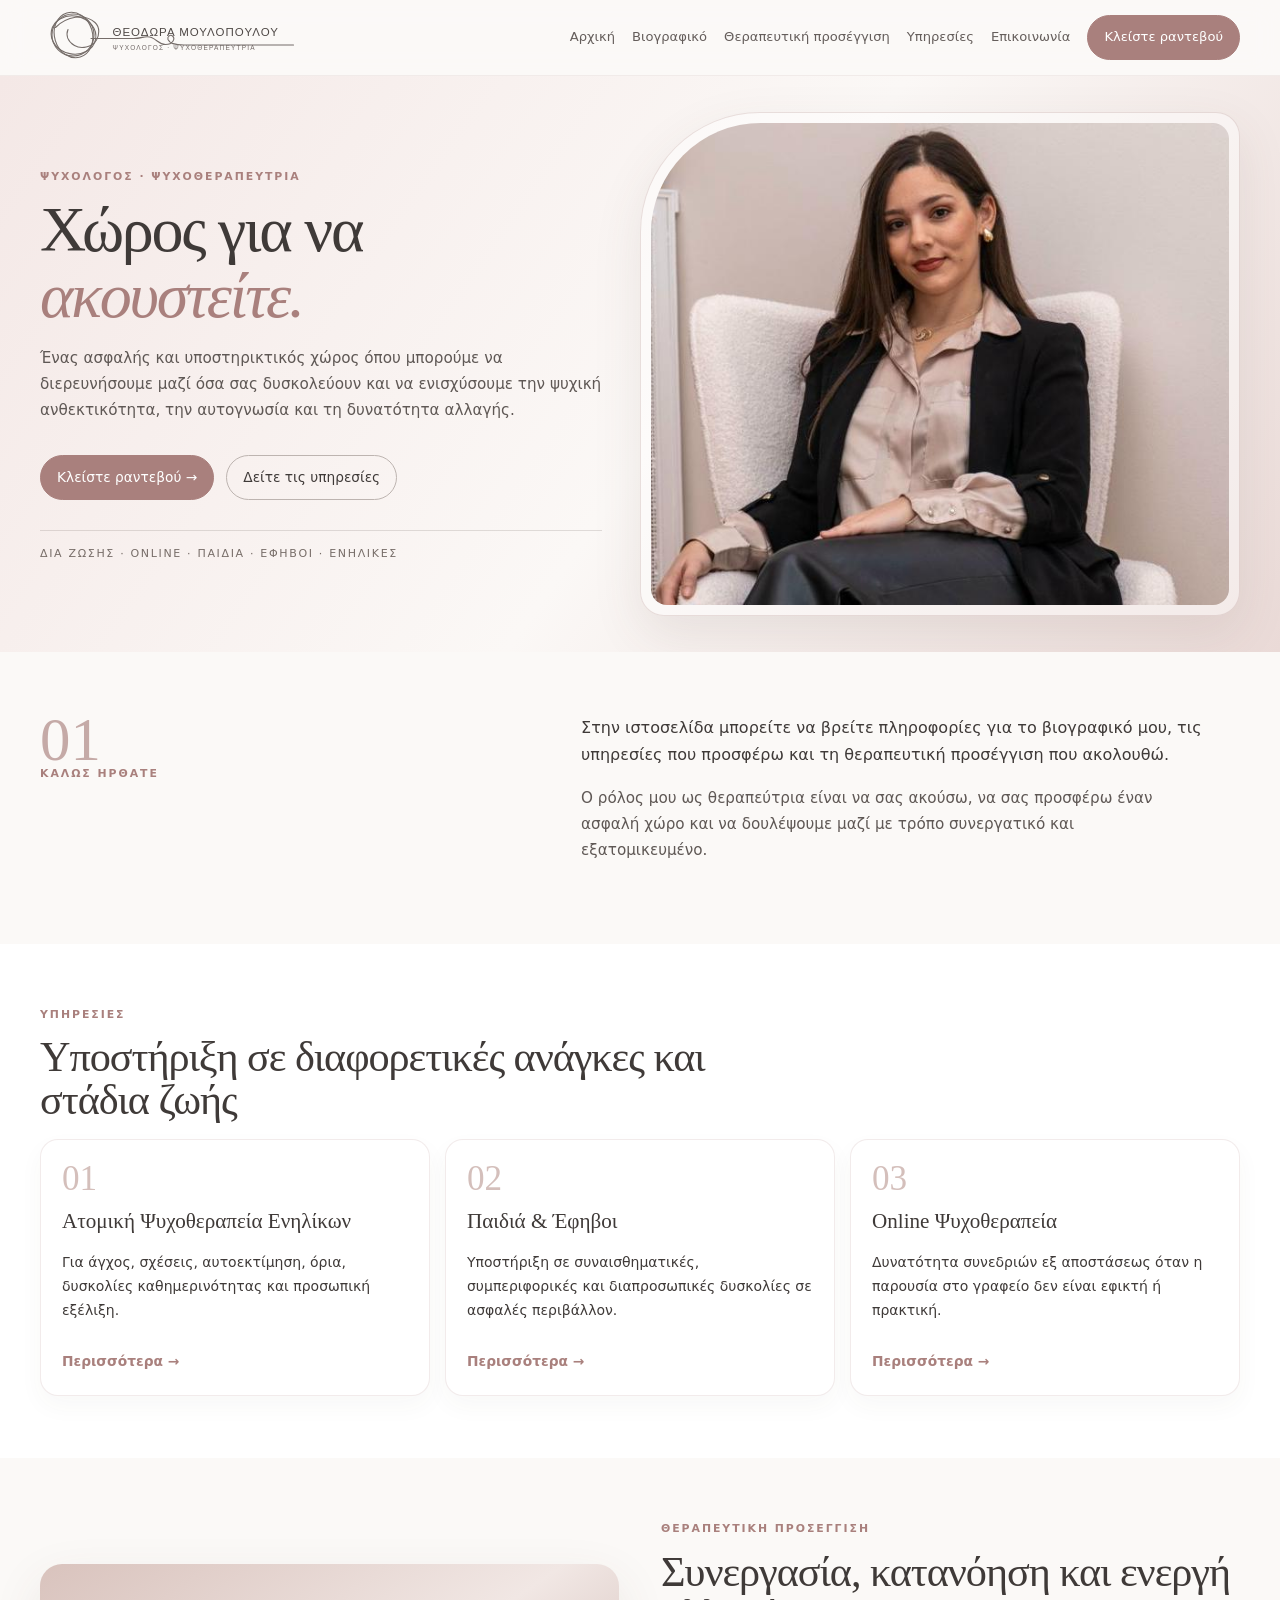
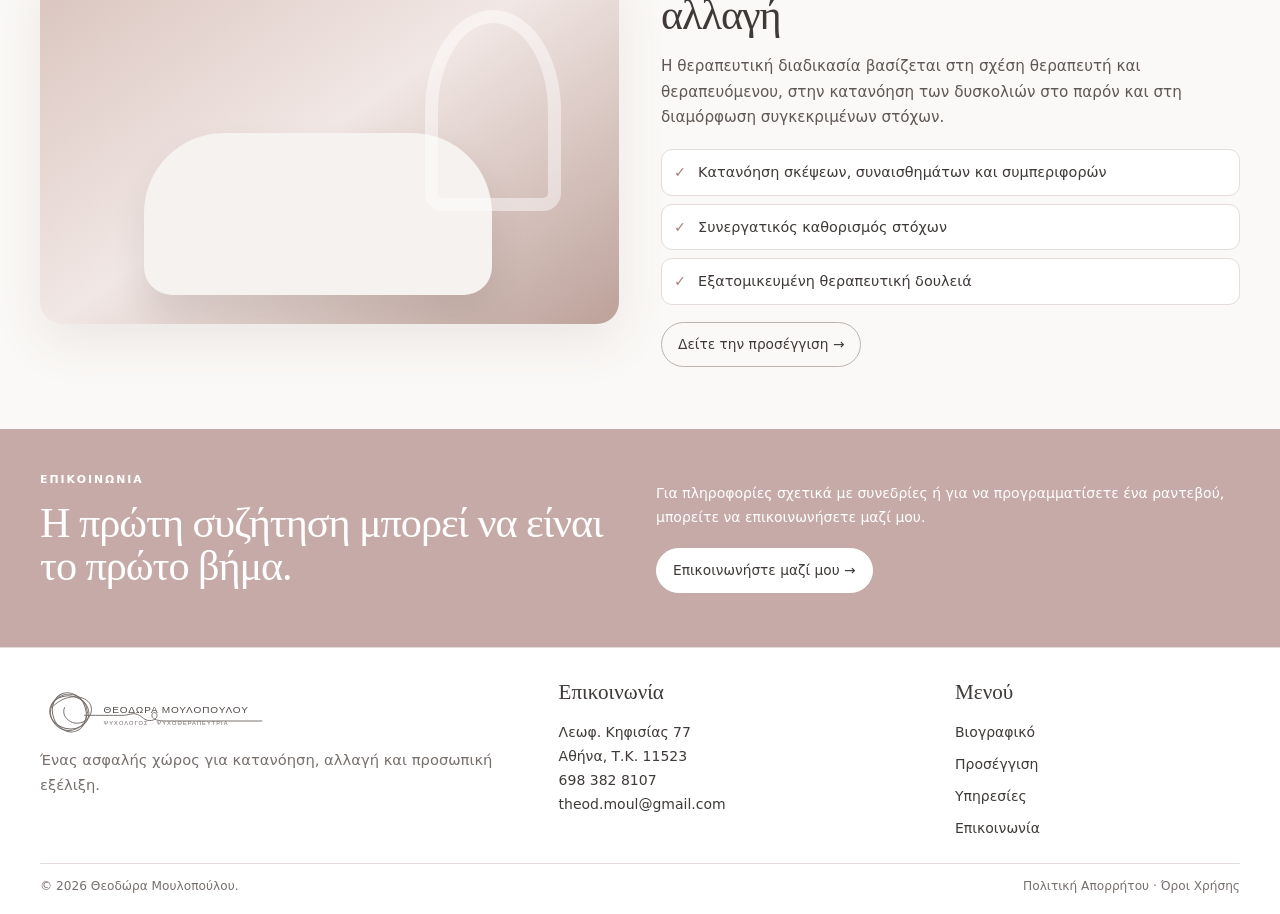
==== commit 5fa0addb: "hero photo added" ====
--- a/index.html
+++ b/index.html
@@ -99,13 +99,15 @@
               ΔΙΑ ΖΩΣΗΣ · ONLINE · ΠΑΙΔΙΑ · ΕΦΗΒΟΙ · ΕΝΗΛΙΚΕΣ
             </div>
           </div>
-          <div class="hero-art">
-            <div class="blob"></div>
-            <div class="room"></div>
-            <div class="quote-card">
-              «Η θεραπεία ξεκινά από μια σχέση ασφάλειας, αποδοχής και
-              συνεργασίας.»
-            </div>
+          <div class="hero-portrait">
+            <img
+              src="assets/moulopoulou.jpg"
+              alt="Θεοδώρα Μουλοπούλου, Ψυχολόγος – Ψυχοθεραπεύτρια"
+              width="800"
+              height="528"
+              fetchpriority="high"
+              decoding="async"
+            />
           </div>
         </div>
       </section>
--- a/style.css
+++ b/style.css
@@ -9,8 +9,8 @@
   --muted: #77706d;
   --line: #e4ddda;
   --soft-gray: #f3f2f0;
-  --max: 1180px;
-  --radius: 28px;
+  --max: 1200px;
+  --radius: 18px;
   --shadow: 0 18px 50px rgba(86, 64, 59, 0.1);
 }
 * {
@@ -660,10 +660,6 @@
 }
 
 /* ===== Compact refinement pass ===== */
-:root {
-  --max: 1100px;
-  --radius: 22px;
-}
 .container {
   width: min(var(--max), calc(100% - 36px));
 }
@@ -929,10 +925,6 @@
 }
 
 /* ===== Extra compact refinement pass ===== */
-:root {
-  --max: 1020px;
-  --radius: 18px;
-}
 body {
   font-size: 14px;
 }
@@ -1250,6 +1242,41 @@
   }
   .service-row .num {
     font-size: 2.25rem;
+  }
+}
+
+/* Home portrait */
+.hero-portrait {
+  align-self: center;
+  min-width: 0;
+  margin: 36px 0;
+  padding: 10px;
+  border: 1px solid rgba(169, 128, 125, 0.24);
+  border-radius: 120px 24px 24px 24px;
+  background: rgba(255, 255, 255, 0.42);
+  box-shadow: var(--shadow);
+}
+
+.hero-portrait img {
+  display: block;
+  width: 100%;
+  height: auto;
+  aspect-ratio: 6 / 5;
+  object-fit: cover;
+  object-position: 54% center;
+  border-radius: 110px 16px 16px 16px;
+}
+
+@media (max-width: 900px) {
+  .hero-portrait {
+    width: min(540px, calc(100% - 36px));
+    margin: 0 auto 36px;
+    border-radius: 88px 24px 24px 24px;
+  }
+
+  .hero-portrait img {
+    aspect-ratio: 4 / 3;
+    border-radius: 80px 16px 16px 16px;
   }
 }
 
